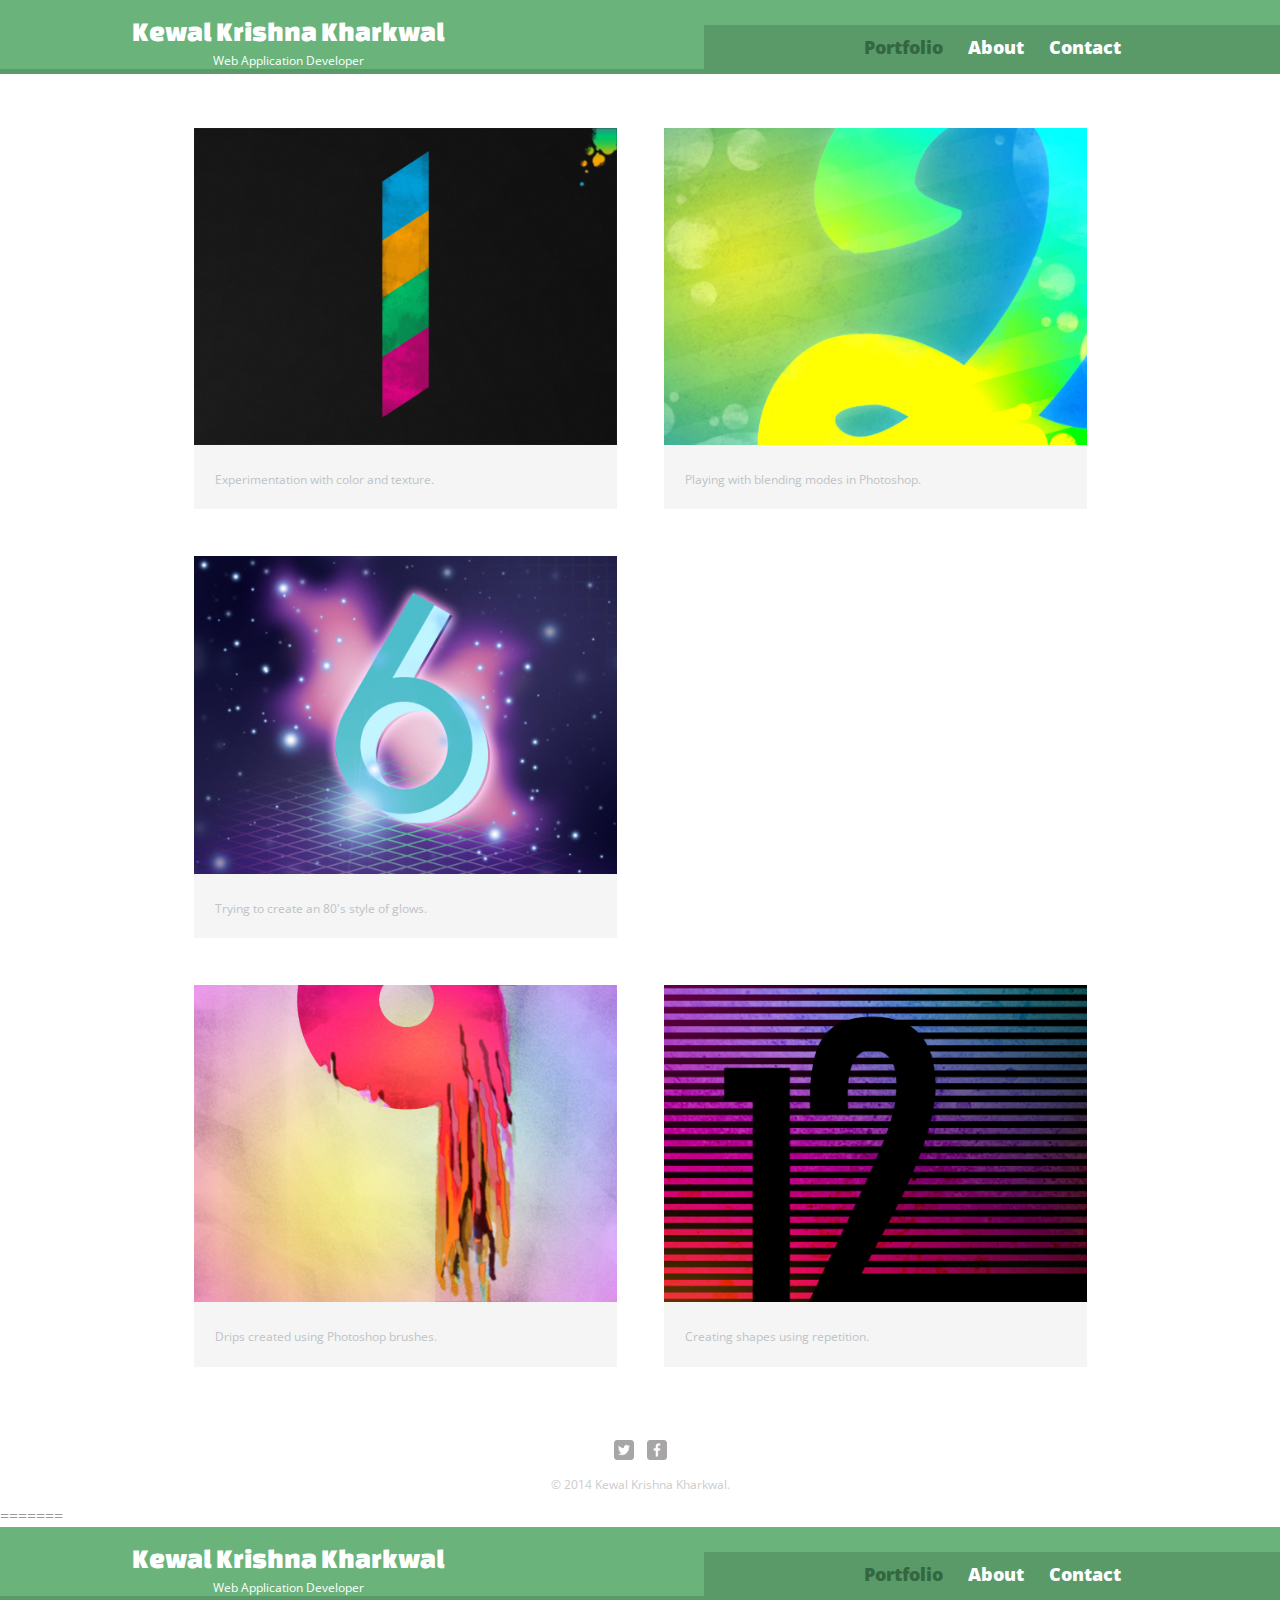
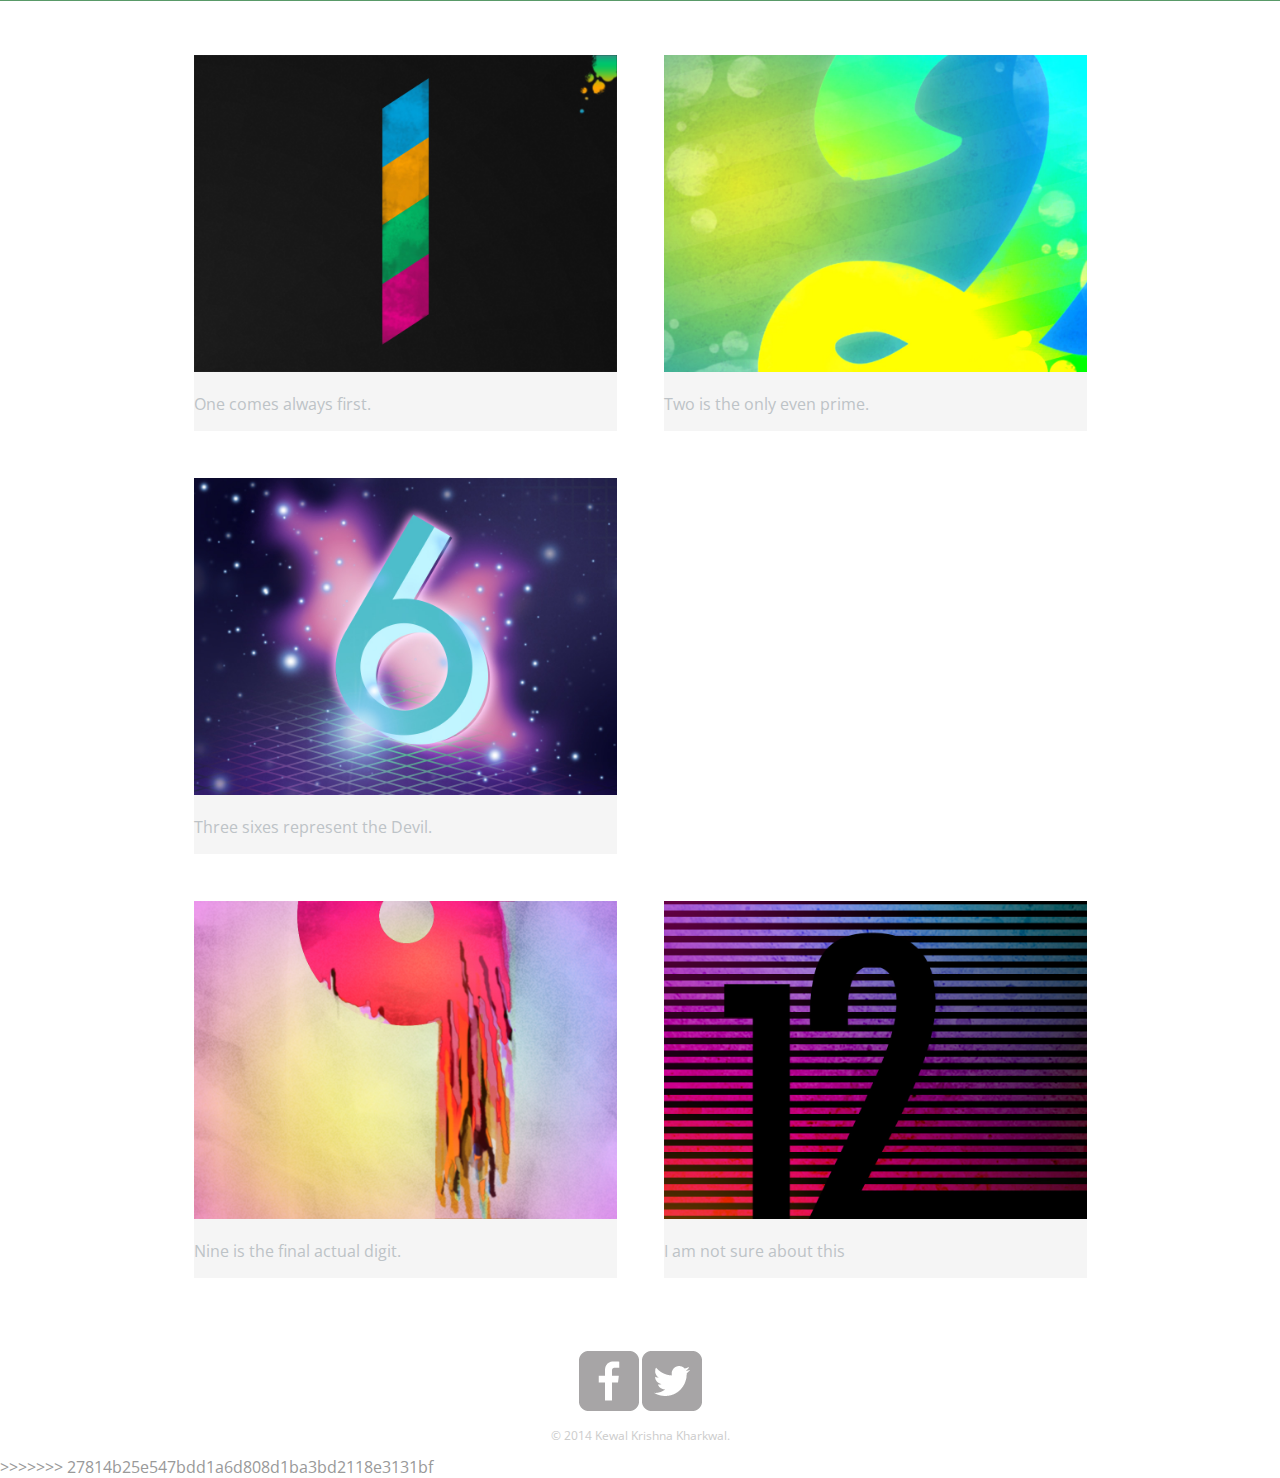
==== index.html @ fbae33be "funny" ====
<!DOCTYPE html>
<html>
  <head>
    <meta charset="utf-8">
    <title>Kewal Krishna Kharkwal | Web Application Developer</title>
    <link rel="stylesheet" href="css/normalize.css">
    <link href='http://fonts.googleapis.com/css?family=Changa+One|Open+Sans:400italic,700italic,400,700,800' rel='stylesheet' type='text/css'>
    <link rel="stylesheet" href="css/main.css">
    <link rel="stylesheet" href="css/responsive.css">
    <meta name="viewport" content="width=device-width, initial-scale=1.0">
  </head>
  <body>
    <header>
      <a href="index.html" id="logo">
        <h1>Kewal Krishna Kharkwal</h1>
        <h2>Web Application Developer</h2>
      </a>
      <nav>
        <ul>
          <li><a href="index.html" class="selected">Portfolio</a></li>
          <li><a href="about.html">About</a></li>
          <li><a href="contact.html">Contact</a></li>
        </ul>
      </nav>
    </header>
    <div id="wrapper">
      <section>
        <ul id="gallery">
          <li>
            <a href="img/numbers-01.jpg">
              <img src="img/numbers-01.jpg" alt="">
              <p>Experimentation with color and texture.</p>
            </a>
          </li>
          <li>
            <a href="img/numbers-02.jpg">
              <img src="img/numbers-02.jpg" alt="">
              <p>Playing with blending modes in Photoshop.</p>
            </a>
          </li>
          <li>
            <a href="img/numbers-06.jpg">
              <img src="img/numbers-06.jpg" alt="">
              <p>Trying to create an 80's style of glows.</p>
            </a>
          </li>
          <li>
            <a href="img/numbers-09.jpg">
              <img src="img/numbers-09.jpg" alt="">
              <p>Drips created using Photoshop brushes.</p>
            </a>
          </li>
          <li>
            <a href="img/numbers-12.jpg">
              <img src="img/numbers-12.jpg" alt="">
              <p>Creating shapes using repetition.</p>
            </a>
          </li>
        </ul>
      </section>
      <footer>
        <a href="http://twitter.com/kewalkris10"><img src="img/twitter-wrap.png" alt="Twitter Logo" class="social-icon"></a>
        <a href="http://facebook.com/kewal.kris"><img src="img/facebook-wrap.png" alt="Facebook Logo" class="social-icon"></a>
        <p>&copy; 2014 Kewal Krishna Kharkwal.</p>
      </footer>
    </div>
  </body>
</html>
=======
<!DOCTYPE html>
<html>
<head>
  <title>Kewal Krishna | Web Developer</title>
  <meta charset="utf-8">
  <link rel="stylesheet" href="css/normalize.css">
  <link href='http://fonts.googleapis.com/css?family=Source+Sans+Pro:400,600,700,900,400italic,600italic,700italic|Open+Sans:400italic,600italic,700italic,400,600,800,700' rel='stylesheet' type='text/css'>
  <link rel="stylesheet" href="css/main.css">  
</head>
<body>
  <header>
    <a href="index.html" id="logo">
      <h1>Kewal Krishna Kharkwal</h1>
      <h2>Web Application Developer</h2>
    </a>
    <nav>
      <ul>
        <li><a href="index.html" class="selected">Portfolio</a></li>
        <li><a href="about.html">About</a></li>
        <li><a href="contact.html">Contact</a></li>
      </ul>
    </nav>
  </header>
  <div id="wrapper">
    <section>
      <ul id="gallery">
          <li>
            <a href="img/numbers-01.jpg"><img src="img/numbers-01.jpg" alt=""></a>
            <p>One comes always first.</p>
          </li>
          <li>
            <a href="img/numbers-02.jpg"><img src="img/numbers-02.jpg" alt=""></a>
            <p>Two is the only even prime.</p>
          </li>
          <li>
            <a href="img/numbers-06.jpg"><img src="img/numbers-06.jpg" alt=""></a>
            <p>Three sixes represent the Devil.</p>
          </li>
          <li>
            <a href="img/numbers-09.jpg"><img src="img/numbers-09.jpg" alt=""></a>
            <p>Nine is the final actual digit.</p>
          </li>
          <li>
            <a href="img/numbers-12.jpg"><img src="img/numbers-12.jpg" alt=""></a>
            <p>I am not sure about this</p>
          </li>
        </ul>
    </section>
    <footer>
      <a href="https://www.facebook.com/kewal.kris"><img src="img/facebook-wrap.png" alt="facebook-account"></a>
        <a href="https://twitter.com/kewalkris10"><img src="img/twitter-wrap.png" alt="twitter-account"></a>
      <p>&copy; 2014 Kewal Krishna Kharkwal.</p>
    </footer>
  </div>
  
  <script>
  (function(i,s,o,g,r,a,m){i['GoogleAnalyticsObject']=r;i[r]=i[r]||function(){
  (i[r].q=i[r].q||[]).push(arguments)},i[r].l=1*new Date();a=s.createElement(o),
  m=s.getElementsByTagName(o)[0];a.async=1;a.src=g;m.parentNode.insertBefore(a,m)
  })(window,document,'script','//www.google-analytics.com/analytics.js','ga');

  ga('create', 'UA-49442734-1', 'astersenpai.github.io');
  ga('send', 'pageview');

</script>
</body>
</html>
>>>>>>> 27814b25e547bdd1a6d808d1ba3bd2118e3131bf
---- css/main.css ----
/**********************************
GENERAL
***********************************/

body {
  font-family: 'Open Sans', sans-serif;
}

#wrapper {
  max-width: 940px;
  margin: 0 auto;
  padding: 0 5%;
}

a {
  text-decoration: none;
}

img {
  max-width: 100%;
}

h3 {
  margin: 0 0 1em 0;
}



/**********************************
HEADING
***********************************/

header {
  float: left;
  margin: 0 0 30px 0;
  padding: 5px 0 0 0;
  width: 100%;
}

#logo {
  text-align: center;
  margin: 0;
}

h1 {
  font-family: 'Changa One', sans-serif;
  margin: 15px 0;
  font-size: 1.75em;
  font-weight: normal;
  line-height: 0.8em;
}

h2 {
  font-size: 0.75em;
  margin: -5px 0 0;
  font-weight: normal;
}



/**********************************
NAVIGATION
***********************************/

nav {
  text-align: center;
  padding: 10px 0;
  margin: 20px 0 0;
}

nav ul {
  list-style: none;
  margin: 0 10px;
  padding: 0;
}

nav li {
  display: inline-block;
}

nav a {
  font-weight: 800;
  padding: 15px 10px;
}



/**********************************
FOOTER
***********************************/

footer {
  font-size: 0.75em;
  text-align: center;
  clear: both;
  padding-top: 50px;
  color: #ccc;
}

.social-icon {
  width: 20px;
  height: 20px;
  margin: 0 5px;
}



/**********************************
PAGE: PORTFOLIO
***********************************/

#gallery {
  margin: 0;
  padding: 0;
  list-style: none;
}

#gallery li {
  float: left;
  width: 45%;
  margin: 2.5%;
  background-color: #f5f5f5;
  color: #bdc3c7;
}

#gallery li a p {
  margin: 0;
  padding: 5%;
  font-size: 0.75em;
  color: #bdc3c7
}



/**********************************
PAGE: ABOUT
***********************************/

.profile-photo {
  display: block;
  max-width: 150px;
  margin: 0 auto 30px;
  border-radius: 100%;
}



/**********************************
PAGE: CONTACT
***********************************/

.contact-info {
  list-style: none;
  padding: 0;
  margin: 0;
  font-size: 0.9em;
}

.contact-info a {
  display: block;
  min-height: 20px;
  background-repeat: no-repeat;
  background-size: 20px 20px;
  padding: 0 0 0 30px;
  margin: 0 0 10px;
}

.contact-info li.phone a {
  background-image: url('../img/phone.png');
}

.contact-info li.mail a {
  background-image: url('../img/mail.png');
}

.contact-info li.twitter a {
  background-image: url('../img/twitter.png');
}



/**********************************
COLORS
***********************************/

/* site body */
body {
  background-color: #fff;
  color: #999;
}

/* green header */
header {
  background: #6ab47b;
  border-color: #599a68;
}

/* nav background on mobile */
nav {
  background: #599a68;
}

/* logo text */
h1, h2 {
  color: #fff;
}

/* links */
a {
  color: #6ab47b;
}

/* nav link */
nav a, nav a:visited {
  color: #fff;
}

/* selected nav link */
nav a.selected, nav a:hover {
  color: #32673f;
}
---- css/responsive.css ----
@media screen and (min-width: 480px) {
  
  /**********************************
  TWO COLUMN LAYOUT
  ***********************************/
  
  #primary {
    width: 50%;
    float: left;
  }
  
  #secondary {
    width: 40%;
    float: right;
  }
  

  
  /**********************************
  PAGE: PORTFOLIO
  ***********************************/
  
  #gallery li {
    width: 28.3333%;
  }
  
  #gallery li:nth-child(4n) {
    clear: left;
  }
  
  /**********************************
  PAGE: ABOUT
  ***********************************/
  
  .profile-photo {
    float: left;
    margin: 0 5% 80px 0;
  }
  
}

@media screen and (min-width: 660px) {

  /**********************************
  HEADER
  ***********************************/

  nav {
    background: none;
    float: right;
    font-size: 1.125em;
    margin-right: 5%;
    text-align: right;
    width: 45%;
  }
  
  #logo {
    float: left;
    margin-left: 5%;
    text-align: left;
    width: 45%;
  }
  
  h1 {
    font-size: 2.5em;
  }
  
  h2 {
    font-size: 0.825em;
    margin-bottom: 20px;
  }
  
  header {
    border-bottom: 5px solid #599a68;
    margin-bottom: 60px;
  }

  
}
---- css/main.css ----
/**********************************
GENERAL
***********************************/

body {
  font-family: 'Open Sans', sans-serif;
}

#wrapper {
  max-width: 940px;
  margin: 0 auto;
  padding: 0 5%;
}

a {
  text-decoration: none;
}

img {
  max-width: 100%;
}

h3 {
  margin: 0 0 1em 0;
}



/**********************************
HEADING
***********************************/

header {
  float: left;
  margin: 0 0 30px 0;
  padding: 5px 0 0 0;
  width: 100%;
}

#logo {
  text-align: center;
  margin: 0;
}

h1 {
  font-family: 'Changa One', sans-serif;
  margin: 15px 0;
  font-size: 1.75em;
  font-weight: normal;
  line-height: 0.8em;
}

h2 {
  font-size: 0.75em;
  margin: -5px 0 0;
  font-weight: normal;
}



/**********************************
NAVIGATION
***********************************/

nav {
  text-align: center;
  padding: 10px 0;
  margin: 20px 0 0;
}

nav ul {
  list-style: none;
  margin: 0 10px;
  padding: 0;
}

nav li {
  display: inline-block;
}

nav a {
  font-weight: 800;
  padding: 15px 10px;
}



/**********************************
FOOTER
***********************************/

footer {
  font-size: 0.75em;
  text-align: center;
  clear: both;
  padding-top: 50px;
  color: #ccc;
}

.social-icon {
  width: 20px;
  height: 20px;
  margin: 0 5px;
}



/**********************************
PAGE: PORTFOLIO
***********************************/

#gallery {
  margin: 0;
  padding: 0;
  list-style: none;
}

#gallery li {
  float: left;
  width: 45%;
  margin: 2.5%;
  background-color: #f5f5f5;
  color: #bdc3c7;
}

#gallery li a p {
  margin: 0;
  padding: 5%;
  font-size: 0.75em;
  color: #bdc3c7
}



/**********************************
PAGE: ABOUT
***********************************/

.profile-photo {
  display: block;
  max-width: 150px;
  margin: 0 auto 30px;
  border-radius: 100%;
}



/**********************************
PAGE: CONTACT
***********************************/

.contact-info {
  list-style: none;
  padding: 0;
  margin: 0;
  font-size: 0.9em;
}

.contact-info a {
  display: block;
  min-height: 20px;
  background-repeat: no-repeat;
  background-size: 20px 20px;
  padding: 0 0 0 30px;
  margin: 0 0 10px;
}

.contact-info li.phone a {
  background-image: url('../img/phone.png');
}

.contact-info li.mail a {
  background-image: url('../img/mail.png');
}

.contact-info li.twitter a {
  background-image: url('../img/twitter.png');
}



/**********************************
COLORS
***********************************/

/* site body */
body {
  background-color: #fff;
  color: #999;
}

/* green header */
header {
  background: #6ab47b;
  border-color: #599a68;
}

/* nav background on mobile */
nav {
  background: #599a68;
}

/* logo text */
h1, h2 {
  color: #fff;
}

/* links */
a {
  color: #6ab47b;
}

/* nav link */
nav a, nav a:visited {
  color: #fff;
}

/* selected nav link */
nav a.selected, nav a:hover {
  color: #32673f;
}
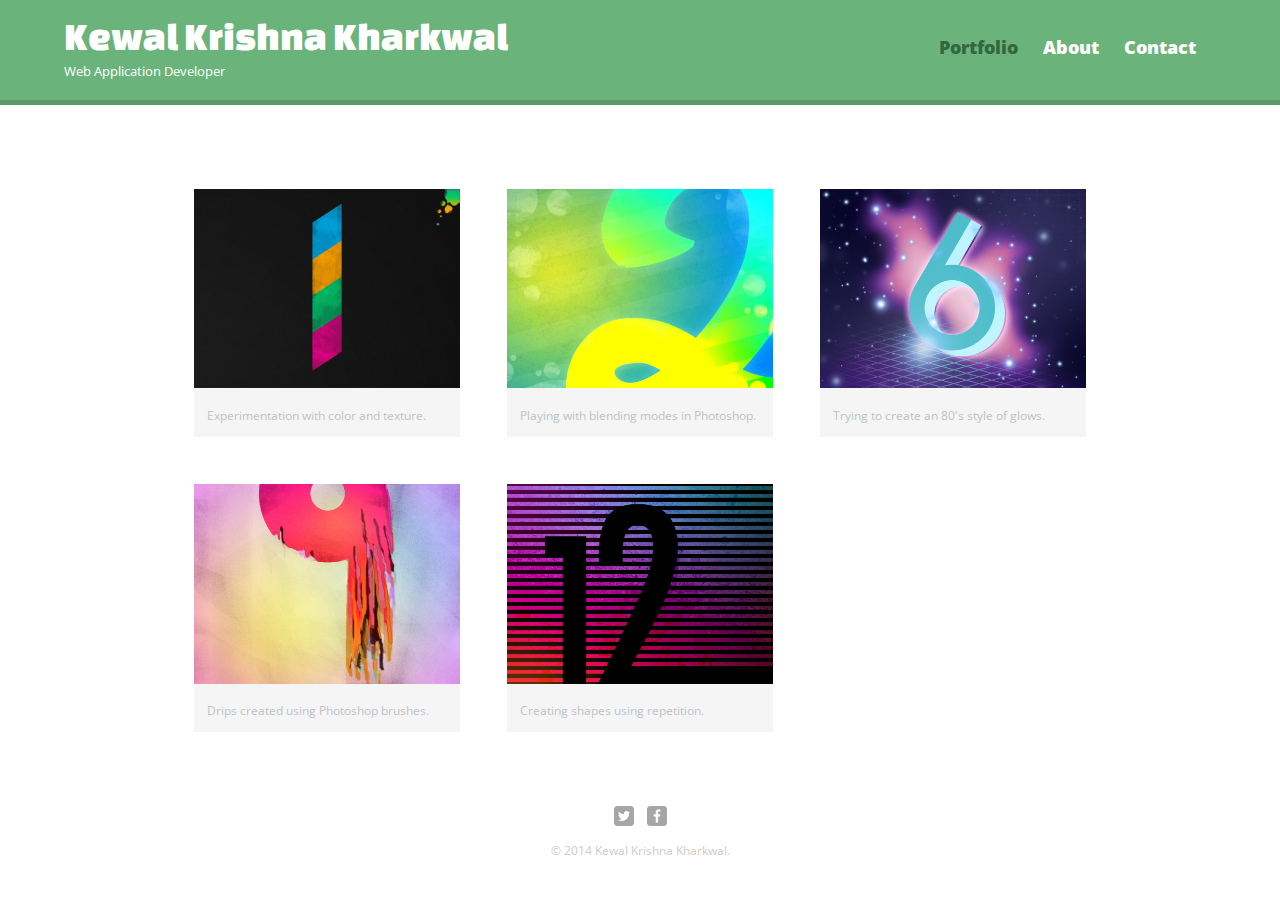
==== commit a7b48cd6: "funny" ====
--- a/index.html
+++ b/index.html
@@ -64,63 +64,7 @@
         <p>&copy; 2014 Kewal Krishna Kharkwal.</p>
       </footer>
     </div>
-  </body>
-</html>
-=======
-<!DOCTYPE html>
-<html>
-<head>
-  <title>Kewal Krishna | Web Developer</title>
-  <meta charset="utf-8">
-  <link rel="stylesheet" href="css/normalize.css">
-  <link href='http://fonts.googleapis.com/css?family=Source+Sans+Pro:400,600,700,900,400italic,600italic,700italic|Open+Sans:400italic,600italic,700italic,400,600,800,700' rel='stylesheet' type='text/css'>
-  <link rel="stylesheet" href="css/main.css">  
-</head>
-<body>
-  <header>
-    <a href="index.html" id="logo">
-      <h1>Kewal Krishna Kharkwal</h1>
-      <h2>Web Application Developer</h2>
-    </a>
-    <nav>
-      <ul>
-        <li><a href="index.html" class="selected">Portfolio</a></li>
-        <li><a href="about.html">About</a></li>
-        <li><a href="contact.html">Contact</a></li>
-      </ul>
-    </nav>
-  </header>
-  <div id="wrapper">
-    <section>
-      <ul id="gallery">
-          <li>
-            <a href="img/numbers-01.jpg"><img src="img/numbers-01.jpg" alt=""></a>
-            <p>One comes always first.</p>
-          </li>
-          <li>
-            <a href="img/numbers-02.jpg"><img src="img/numbers-02.jpg" alt=""></a>
-            <p>Two is the only even prime.</p>
-          </li>
-          <li>
-            <a href="img/numbers-06.jpg"><img src="img/numbers-06.jpg" alt=""></a>
-            <p>Three sixes represent the Devil.</p>
-          </li>
-          <li>
-            <a href="img/numbers-09.jpg"><img src="img/numbers-09.jpg" alt=""></a>
-            <p>Nine is the final actual digit.</p>
-          </li>
-          <li>
-            <a href="img/numbers-12.jpg"><img src="img/numbers-12.jpg" alt=""></a>
-            <p>I am not sure about this</p>
-          </li>
-        </ul>
-    </section>
-    <footer>
-      <a href="https://www.facebook.com/kewal.kris"><img src="img/facebook-wrap.png" alt="facebook-account"></a>
-        <a href="https://twitter.com/kewalkris10"><img src="img/twitter-wrap.png" alt="twitter-account"></a>
-      <p>&copy; 2014 Kewal Krishna Kharkwal.</p>
-    </footer>
-  </div>
+
   
   <script>
   (function(i,s,o,g,r,a,m){i['GoogleAnalyticsObject']=r;i[r]=i[r]||function(){
@@ -134,4 +78,4 @@
 </script>
 </body>
 </html>
->>>>>>> 27814b25e547bdd1a6d808d1ba3bd2118e3131bf
+
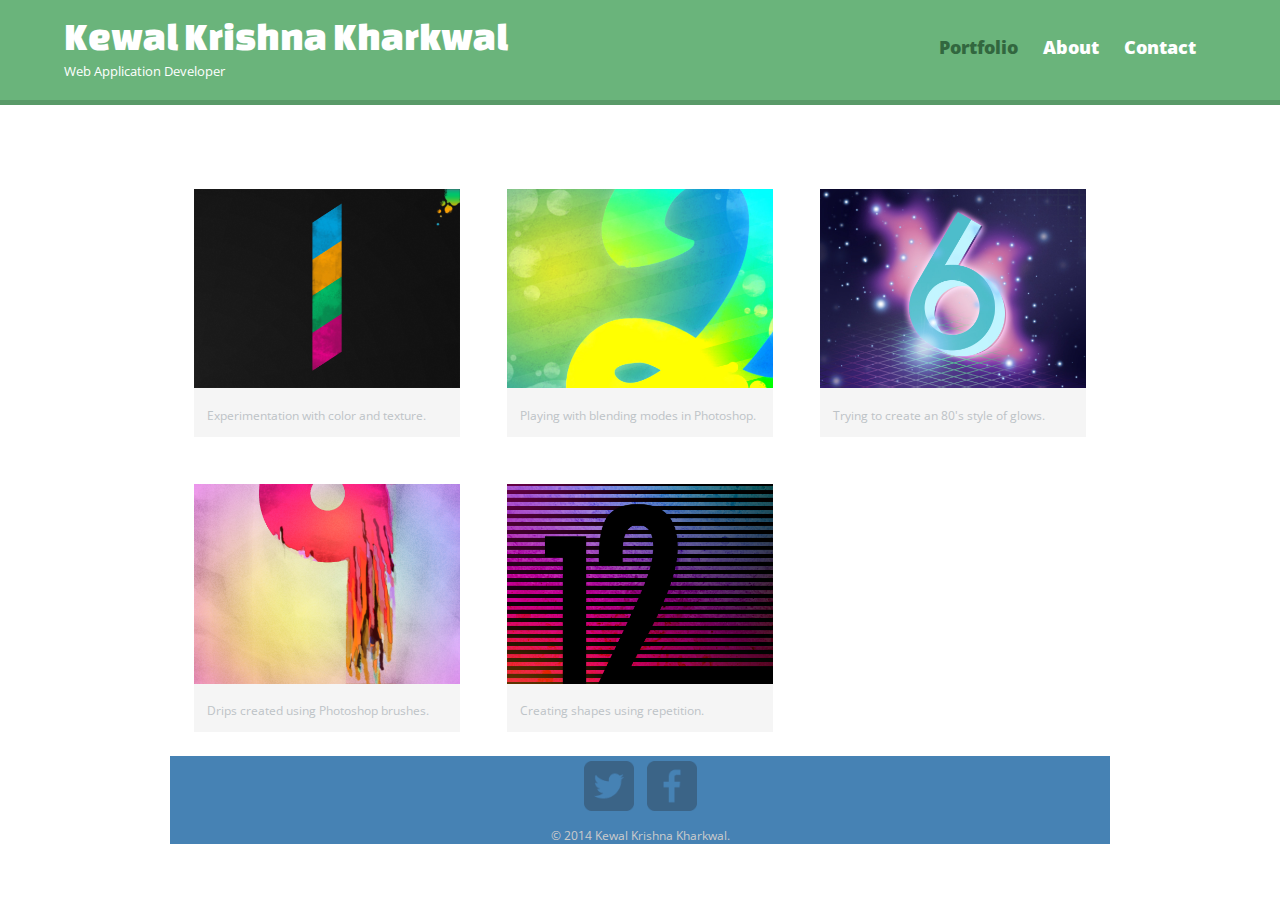
==== commit eeb384b0: "Add footer color" ====
--- a/index.html
+++ b/index.html
@@ -58,12 +58,13 @@
           </li>
         </ul>
       </section>
+
       <footer>
         <a href="http://twitter.com/kewalkris10"><img src="img/twitter-wrap.png" alt="Twitter Logo" class="social-icon"></a>
         <a href="http://facebook.com/kewal.kris"><img src="img/facebook-wrap.png" alt="Facebook Logo" class="social-icon"></a>
         <p>&copy; 2014 Kewal Krishna Kharkwal.</p>
       </footer>
-    </div>
+      </div>
 
   
   <script>
--- a/css/main.css
+++ b/css/main.css
@@ -90,19 +90,25 @@
 ***********************************/
 
 footer {
+  margin: 30px 0;
+  padding: 5px 0 0 0;
+  width: 100%;
   font-size: 0.75em;
   text-align: center;
   clear: both;
-  padding-top: 50px;
   color: #ccc;
 }
 
 .social-icon {
+  opacity: .75;
   width: 20px;
   height: 20px;
-  margin: 0 5px;
-}
-
+  margin: 0 2px;
+}
+
+.social-icon:hover {
+  opacity: 1;
+}
 
 
 /**********************************
@@ -165,6 +171,13 @@
   margin: 0 0 10px;
 }
 
+.contact-info a:hover {
+  transform: scale(1.08,1.1);
+  -webkit-transform: scale(1.08,1.1);
+  -moz-transform: scale(1.08,1.1);
+  -o-transform: scale(1.08,1.1);
+}
+
 .contact-info li.phone a {
   background-image: url('../img/phone.png');
 }
@@ -220,16 +233,20 @@
   color: #32673f;
 }
 
-
-
-
-
-
-
-
-
-
-
-
-
-
+/* footer color */
+footer {
+  background-color: steelblue;
+}
+
+
+
+
+
+
+
+
+
+
+
+
+
--- a/css/responsive.css
+++ b/css/responsive.css
@@ -36,7 +36,6 @@
     float: left;
     margin: 0 5% 80px 0;
   }
-  
 }
 
 @media screen and (min-width: 660px) {
@@ -74,8 +73,11 @@
     border-bottom: 5px solid #599a68;
     margin-bottom: 60px;
   }
-
-  
+  .social-icon {
+    width: 50px;
+    height: 50px;
+    margin: 0 5px;
+}
 }
 
 
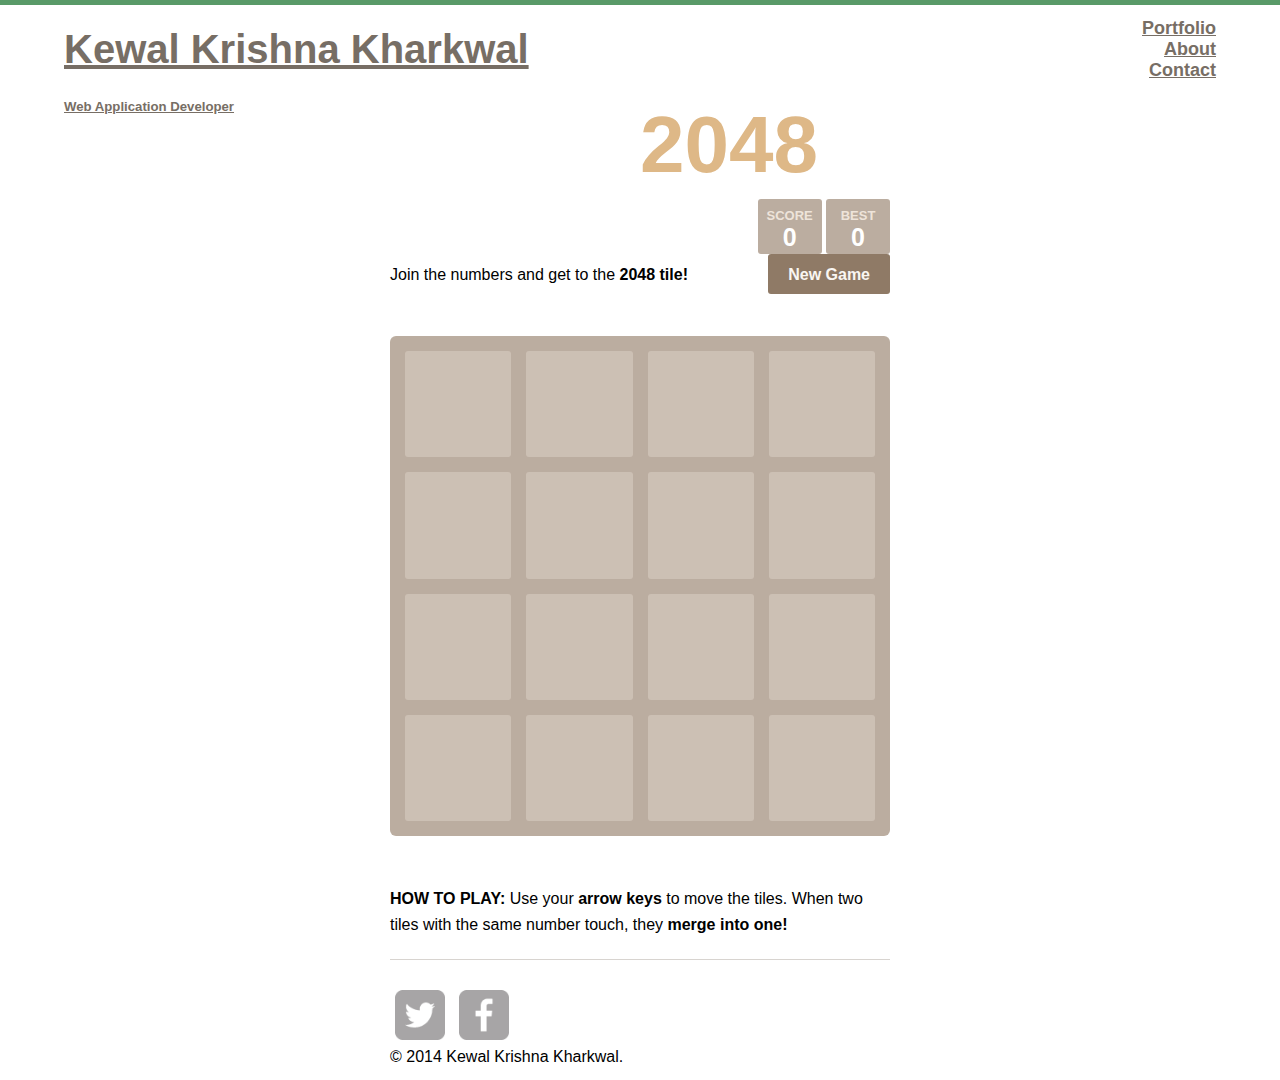
==== commit f061a355: "Add 2048 tile game" ====
--- a/index.html
+++ b/index.html
@@ -6,8 +6,19 @@
     <link rel="stylesheet" href="css/normalize.css">
     <link href='http://fonts.googleapis.com/css?family=Changa+One|Open+Sans:400italic,700italic,400,700,800' rel='stylesheet' type='text/css'>
     <link rel="stylesheet" href="css/main.css">
+    <link rel="stylesheet" href="css/mainpage.css">
     <link rel="stylesheet" href="css/responsive.css">
     <meta name="viewport" content="width=device-width, initial-scale=1.0">
+  <link rel="shortcut icon" href="favicon.ico">
+  <link rel="apple-touch-icon" href="meta/apple-touch-icon.png">
+  <link rel="apple-touch-startup-image" href="meta/apple-touch-startup-image-640x1096.png" media="(device-width: 320px) and (device-height: 568px) and (-webkit-device-pixel-ratio: 2)"> <!-- iPhone 5+ -->
+  <link rel="apple-touch-startup-image" href="meta/apple-touch-startup-image-640x920.png"  media="(device-width: 320px) and (device-height: 480px) and (-webkit-device-pixel-ratio: 2)"> <!-- iPhone, retina -->
+  <meta name="apple-mobile-web-app-capable" content="yes">
+  <meta name="apple-mobile-web-app-status-bar-style" content="black">
+
+  <meta name="HandheldFriendly" content="True">
+  <meta name="MobileOptimized" content="320">
+  <meta name="viewport" content="width=device-width, target-densitydpi=160dpi, initial-scale=1.0, maximum-scale=1, user-scalable=no, minimal-ui">
   </head>
   <body>
     <header>
@@ -23,50 +34,84 @@
         </ul>
       </nav>
     </header>
-    <div id="wrapper">
-      <section>
-        <ul id="gallery">
-          <li>
-            <a href="img/numbers-01.jpg">
-              <img src="img/numbers-01.jpg" alt="">
-              <p>Experimentation with color and texture.</p>
-            </a>
-          </li>
-          <li>
-            <a href="img/numbers-02.jpg">
-              <img src="img/numbers-02.jpg" alt="">
-              <p>Playing with blending modes in Photoshop.</p>
-            </a>
-          </li>
-          <li>
-            <a href="img/numbers-06.jpg">
-              <img src="img/numbers-06.jpg" alt="">
-              <p>Trying to create an 80's style of glows.</p>
-            </a>
-          </li>
-          <li>
-            <a href="img/numbers-09.jpg">
-              <img src="img/numbers-09.jpg" alt="">
-              <p>Drips created using Photoshop brushes.</p>
-            </a>
-          </li>
-          <li>
-            <a href="img/numbers-12.jpg">
-              <img src="img/numbers-12.jpg" alt="">
-              <p>Creating shapes using repetition.</p>
-            </a>
-          </li>
-        </ul>
-      </section>
+    
+    <div class="container">
+    <div class="heading">
+      <h1 class="title">2048</h1>
+      <div class="scores-container">
+        <div class="score-container">0</div>
+        <div class="best-container">0</div>
+      </div>
+    </div>
 
+    <div class="above-game">
+      <p class="game-intro">Join the numbers and get to the <strong>2048 tile!</strong></p>
+      <a class="restart-button">New Game</a>
+    </div>
+
+    <div class="game-container">
+      <div class="game-message">
+        <p></p>
+        <div class="lower">
+	        <a class="keep-playing-button">Keep going</a>
+          <a class="retry-button">Try again</a>
+        </div>
+      </div>
+
+      <div class="grid-container">
+        <div class="grid-row">
+          <div class="grid-cell"></div>
+          <div class="grid-cell"></div>
+          <div class="grid-cell"></div>
+          <div class="grid-cell"></div>
+        </div>
+        <div class="grid-row">
+          <div class="grid-cell"></div>
+          <div class="grid-cell"></div>
+          <div class="grid-cell"></div>
+          <div class="grid-cell"></div>
+        </div>
+        <div class="grid-row">
+          <div class="grid-cell"></div>
+          <div class="grid-cell"></div>
+          <div class="grid-cell"></div>
+          <div class="grid-cell"></div>
+        </div>
+        <div class="grid-row">
+          <div class="grid-cell"></div>
+          <div class="grid-cell"></div>
+          <div class="grid-cell"></div>
+          <div class="grid-cell"></div>
+        </div>
+      </div>
+
+      <div class="tile-container">
+
+      </div>
+    </div>
+
+    <p class="game-explanation">
+      <strong class="important">How to play:</strong> Use your <strong>arrow keys</strong> to move the tiles. When two tiles with the same number touch, they <strong>merge into one!</strong>
+    </p>
+    <hr>
+    
       <footer>
         <a href="http://twitter.com/kewalkris10"><img src="img/twitter-wrap.png" alt="Twitter Logo" class="social-icon"></a>
         <a href="http://facebook.com/kewal.kris"><img src="img/facebook-wrap.png" alt="Facebook Logo" class="social-icon"></a>
         <p>&copy; 2014 Kewal Krishna Kharkwal.</p>
       </footer>
-      </div>
+    </div>
 
-  
+  <script src="js/bind_polyfill.js"></script>
+  <script src="js/classlist_polyfill.js"></script>
+  <script src="js/animframe_polyfill.js"></script>
+  <script src="js/keyboard_input_manager.js"></script>
+  <script src="js/html_actuator.js"></script>
+  <script src="js/grid.js"></script>
+  <script src="js/tile.js"></script>
+  <script src="js/local_storage_manager.js"></script>
+  <script src="js/game_manager.js"></script>
+  <script src="js/application.js"></script>
   <script>
   (function(i,s,o,g,r,a,m){i['GoogleAnalyticsObject']=r;i[r]=i[r]||function(){
   (i[r].q=i[r].q||[]).push(arguments)},i[r].l=1*new Date();a=s.createElement(o),
@@ -80,3 +125,19 @@
 </body>
 </html>
 
+
+<!DOCTYPE html>
+<html>
+<head>
+  <meta charset="utf-8">
+  <title>2048</title>
+
+  
+</head>
+<body>
+  
+
+  
+</body>
+</html>
+
--- a/css/main.css
+++ b/css/main.css
@@ -1,252 +1,702 @@
-/**********************************
-GENERAL
-***********************************/
-
-body {
-  font-family: 'Open Sans', sans-serif;
-}
-
-#wrapper {
-  max-width: 940px;
-  margin: 0 auto;
-  padding: 0 5%;
-}
+@import url(fonts/clear-sans.css);
+
+.heading:after {
+  content: "";
+  display: block;
+  clear: both; }
+
+h1.title {
+  color: burlywood;
+  font-size: 80px;
+  font-weight: bold;
+  margin: 0;
+  display: block;
+  float: left; }
+
+@-webkit-keyframes move-up {
+  0% {
+    top: 25px;
+    opacity: 1; }
+
+  100% {
+    top: -50px;
+    opacity: 0; } }
+@-moz-keyframes move-up {
+  0% {
+    top: 25px;
+    opacity: 1; }
+
+  100% {
+    top: -50px;
+    opacity: 0; } }
+@keyframes move-up {
+  0% {
+    top: 25px;
+    opacity: 1; }
+
+  100% {
+    top: -50px;
+    opacity: 0; } }
+.scores-container {
+  float: right;
+  text-align: right; }
+
+.score-container, .best-container {
+  position: relative;
+  display: inline-block;
+  background: #bbada0;
+  padding: 15px 25px;
+  font-size: 25px;
+  height: 25px;
+  line-height: 47px;
+  font-weight: bold;
+  border-radius: 3px;
+  color: white;
+  margin-top: 8px;
+  text-align: center; }
+  .score-container:after, .best-container:after {
+    position: absolute;
+    width: 100%;
+    top: 10px;
+    left: 0;
+    text-transform: uppercase;
+    font-size: 13px;
+    line-height: 13px;
+    text-align: center;
+    color: #eee4da; }
+  .score-container .score-addition, .best-container .score-addition {
+    position: absolute;
+    right: 30px;
+    color: red;
+    font-size: 25px;
+    line-height: 25px;
+    font-weight: bold;
+    color: rgba(119, 110, 101, 0.9);
+    z-index: 100;
+    -webkit-animation: move-up 600ms ease-in;
+    -moz-animation: move-up 600ms ease-in;
+    animation: move-up 600ms ease-in;
+    -webkit-animation-fill-mode: both;
+    -moz-animation-fill-mode: both;
+    animation-fill-mode: both; }
+
+.score-container:after {
+  content: "Score"; }
+
+.best-container:after {
+  content: "Best"; }
+
+p {
+  margin-top: 0;
+  margin-bottom: 10px;
+  line-height: 1.65; }
 
 a {
+  color: #776e65;
+  font-weight: bold;
+  text-decoration: underline;
+  cursor: pointer; }
+
+strong.important {
+  text-transform: uppercase; }
+
+hr {
+  border: none;
+  border-bottom: 1px solid #d8d4d0;
+  margin-top: 20px;
+  margin-bottom: 30px; }
+
+.container {
+  width: 500px;
+  margin: 0 auto; }
+
+@-webkit-keyframes fade-in {
+  0% {
+    opacity: 0; }
+
+  100% {
+    opacity: 1; } }
+@-moz-keyframes fade-in {
+  0% {
+    opacity: 0; }
+
+  100% {
+    opacity: 1; } }
+@keyframes fade-in {
+  0% {
+    opacity: 0; }
+
+  100% {
+    opacity: 1; } }
+.game-container {
+  margin-top: 40px;
+  position: relative;
+  padding: 15px;
+  cursor: default;
+  -webkit-touch-callout: none;
+  -ms-touch-callout: none;
+  -webkit-user-select: none;
+  -moz-user-select: none;
+  -ms-user-select: none;
+  -ms-touch-action: none;
+  touch-action: none;
+  background: #bbada0;
+  border-radius: 6px;
+  width: 500px;
+  height: 500px;
+  -webkit-box-sizing: border-box;
+  -moz-box-sizing: border-box;
+  box-sizing: border-box; }
+  .game-container .game-message {
+    display: none;
+    position: absolute;
+    top: 0;
+    right: 0;
+    bottom: 0;
+    left: 0;
+    background: rgba(238, 228, 218, 0.5);
+    z-index: 100;
+    text-align: center;
+    -webkit-animation: fade-in 800ms ease 1200ms;
+    -moz-animation: fade-in 800ms ease 1200ms;
+    animation: fade-in 800ms ease 1200ms;
+    -webkit-animation-fill-mode: both;
+    -moz-animation-fill-mode: both;
+    animation-fill-mode: both; }
+    .game-container .game-message p {
+      font-size: 60px;
+      font-weight: bold;
+      height: 60px;
+      line-height: 60px;
+      margin-top: 222px; }
+    .game-container .game-message .lower {
+      display: block;
+      margin-top: 59px; }
+    .game-container .game-message a {
+      display: inline-block;
+      background: #8f7a66;
+      border-radius: 3px;
+      padding: 0 20px;
+      text-decoration: none;
+      color: #f9f6f2;
+      height: 40px;
+      line-height: 42px;
+      margin-left: 9px; }
+      .game-container .game-message a.keep-playing-button {
+        display: none; }
+    .game-container .game-message.game-won {
+      background: rgba(237, 194, 46, 0.5);
+      color: #f9f6f2; }
+      .game-container .game-message.game-won a.keep-playing-button {
+        display: inline-block; }
+    .game-container .game-message.game-won, .game-container .game-message.game-over {
+      display: block; }
+
+.grid-container {
+  position: absolute;
+  z-index: 1; }
+
+.grid-row {
+  margin-bottom: 15px; }
+  .grid-row:last-child {
+    margin-bottom: 0; }
+  .grid-row:after {
+    content: "";
+    display: block;
+    clear: both; }
+
+.grid-cell {
+  width: 106.25px;
+  height: 106.25px;
+  margin-right: 15px;
+  float: left;
+  border-radius: 3px;
+  background: rgba(238, 228, 218, 0.35); }
+  .grid-cell:last-child {
+    margin-right: 0; }
+
+.tile-container {
+  position: absolute;
+  z-index: 2; }
+
+.tile, .tile .tile-inner {
+  width: 107px;
+  height: 107px;
+  line-height: 116.25px; }
+.tile.tile-position-1-1 {
+  -webkit-transform: translate(0px, 0px);
+  -moz-transform: translate(0px, 0px);
+  transform: translate(0px, 0px); }
+.tile.tile-position-1-2 {
+  -webkit-transform: translate(0px, 121px);
+  -moz-transform: translate(0px, 121px);
+  transform: translate(0px, 121px); }
+.tile.tile-position-1-3 {
+  -webkit-transform: translate(0px, 242px);
+  -moz-transform: translate(0px, 242px);
+  transform: translate(0px, 242px); }
+.tile.tile-position-1-4 {
+  -webkit-transform: translate(0px, 363px);
+  -moz-transform: translate(0px, 363px);
+  transform: translate(0px, 363px); }
+.tile.tile-position-2-1 {
+  -webkit-transform: translate(121px, 0px);
+  -moz-transform: translate(121px, 0px);
+  transform: translate(121px, 0px); }
+.tile.tile-position-2-2 {
+  -webkit-transform: translate(121px, 121px);
+  -moz-transform: translate(121px, 121px);
+  transform: translate(121px, 121px); }
+.tile.tile-position-2-3 {
+  -webkit-transform: translate(121px, 242px);
+  -moz-transform: translate(121px, 242px);
+  transform: translate(121px, 242px); }
+.tile.tile-position-2-4 {
+  -webkit-transform: translate(121px, 363px);
+  -moz-transform: translate(121px, 363px);
+  transform: translate(121px, 363px); }
+.tile.tile-position-3-1 {
+  -webkit-transform: translate(242px, 0px);
+  -moz-transform: translate(242px, 0px);
+  transform: translate(242px, 0px); }
+.tile.tile-position-3-2 {
+  -webkit-transform: translate(242px, 121px);
+  -moz-transform: translate(242px, 121px);
+  transform: translate(242px, 121px); }
+.tile.tile-position-3-3 {
+  -webkit-transform: translate(242px, 242px);
+  -moz-transform: translate(242px, 242px);
+  transform: translate(242px, 242px); }
+.tile.tile-position-3-4 {
+  -webkit-transform: translate(242px, 363px);
+  -moz-transform: translate(242px, 363px);
+  transform: translate(242px, 363px); }
+.tile.tile-position-4-1 {
+  -webkit-transform: translate(363px, 0px);
+  -moz-transform: translate(363px, 0px);
+  transform: translate(363px, 0px); }
+.tile.tile-position-4-2 {
+  -webkit-transform: translate(363px, 121px);
+  -moz-transform: translate(363px, 121px);
+  transform: translate(363px, 121px); }
+.tile.tile-position-4-3 {
+  -webkit-transform: translate(363px, 242px);
+  -moz-transform: translate(363px, 242px);
+  transform: translate(363px, 242px); }
+.tile.tile-position-4-4 {
+  -webkit-transform: translate(363px, 363px);
+  -moz-transform: translate(363px, 363px);
+  transform: translate(363px, 363px); }
+
+.tile {
+  position: absolute;
+  -webkit-transition: 100ms ease-in-out;
+  -moz-transition: 100ms ease-in-out;
+  transition: 100ms ease-in-out;
+  -webkit-transition-property: -webkit-transform;
+  -moz-transition-property: -moz-transform;
+  transition-property: transform; }
+  .tile .tile-inner {
+    border-radius: 3px;
+    background: #eee4da;
+    text-align: center;
+    font-weight: bold;
+    z-index: 10;
+    font-size: 55px; }
+  .tile.tile-2 .tile-inner {
+    background: #eee4da;
+    box-shadow: 0 0 30px 10px rgba(243, 215, 116, 0), inset 0 0 0 1px rgba(255, 255, 255, 0); }
+  .tile.tile-4 .tile-inner {
+    background: #ede0c8;
+    box-shadow: 0 0 30px 10px rgba(243, 215, 116, 0), inset 0 0 0 1px rgba(255, 255, 255, 0); }
+  .tile.tile-8 .tile-inner {
+    color: #f9f6f2;
+    background: #f2b179; }
+  .tile.tile-16 .tile-inner {
+    color: #f9f6f2;
+    background: #f59563; }
+  .tile.tile-32 .tile-inner {
+    color: #f9f6f2;
+    background: #f67c5f; }
+  .tile.tile-64 .tile-inner {
+    color: #f9f6f2;
+    background: #f65e3b; }
+  .tile.tile-128 .tile-inner {
+    color: #f9f6f2;
+    background: #edcf72;
+    box-shadow: 0 0 30px 10px rgba(243, 215, 116, 0.2381), inset 0 0 0 1px rgba(255, 255, 255, 0.14286);
+    font-size: 45px; }
+    @media screen and (max-width: 520px) {
+      .tile.tile-128 .tile-inner {
+        font-size: 25px; } }
+  .tile.tile-256 .tile-inner {
+    color: #f9f6f2;
+    background: #edcc61;
+    box-shadow: 0 0 30px 10px rgba(243, 215, 116, 0.31746), inset 0 0 0 1px rgba(255, 255, 255, 0.19048);
+    font-size: 45px; }
+    @media screen and (max-width: 520px) {
+      .tile.tile-256 .tile-inner {
+        font-size: 25px; } }
+  .tile.tile-512 .tile-inner {
+    color: #f9f6f2;
+    background: #edc850;
+    box-shadow: 0 0 30px 10px rgba(243, 215, 116, 0.39683), inset 0 0 0 1px rgba(255, 255, 255, 0.2381);
+    font-size: 45px; }
+    @media screen and (max-width: 520px) {
+      .tile.tile-512 .tile-inner {
+        font-size: 25px; } }
+  .tile.tile-1024 .tile-inner {
+    color: #f9f6f2;
+    background: #edc53f;
+    box-shadow: 0 0 30px 10px rgba(243, 215, 116, 0.47619), inset 0 0 0 1px rgba(255, 255, 255, 0.28571);
+    font-size: 35px; }
+    @media screen and (max-width: 520px) {
+      .tile.tile-1024 .tile-inner {
+        font-size: 15px; } }
+  .tile.tile-2048 .tile-inner {
+    color: #f9f6f2;
+    background: #edc22e;
+    box-shadow: 0 0 30px 10px rgba(243, 215, 116, 0.55556), inset 0 0 0 1px rgba(255, 255, 255, 0.33333);
+    font-size: 35px; }
+    @media screen and (max-width: 520px) {
+      .tile.tile-2048 .tile-inner {
+        font-size: 15px; } }
+  .tile.tile-super .tile-inner {
+    color: #f9f6f2;
+    background: #3c3a32;
+    font-size: 30px; }
+    @media screen and (max-width: 520px) {
+      .tile.tile-super .tile-inner {
+        font-size: 10px; } }
+
+@-webkit-keyframes appear {
+  0% {
+    opacity: 0;
+    -webkit-transform: scale(0);
+    -moz-transform: scale(0);
+    transform: scale(0); }
+
+  100% {
+    opacity: 1;
+    -webkit-transform: scale(1);
+    -moz-transform: scale(1);
+    transform: scale(1); } }
+@-moz-keyframes appear {
+  0% {
+    opacity: 0;
+    -webkit-transform: scale(0);
+    -moz-transform: scale(0);
+    transform: scale(0); }
+
+  100% {
+    opacity: 1;
+    -webkit-transform: scale(1);
+    -moz-transform: scale(1);
+    transform: scale(1); } }
+@keyframes appear {
+  0% {
+    opacity: 0;
+    -webkit-transform: scale(0);
+    -moz-transform: scale(0);
+    transform: scale(0); }
+
+  100% {
+    opacity: 1;
+    -webkit-transform: scale(1);
+    -moz-transform: scale(1);
+    transform: scale(1); } }
+.tile-new .tile-inner {
+  -webkit-animation: appear 200ms ease 100ms;
+  -moz-animation: appear 200ms ease 100ms;
+  animation: appear 200ms ease 100ms;
+  -webkit-animation-fill-mode: backwards;
+  -moz-animation-fill-mode: backwards;
+  animation-fill-mode: backwards; }
+
+@-webkit-keyframes pop {
+  0% {
+    -webkit-transform: scale(0);
+    -moz-transform: scale(0);
+    transform: scale(0); }
+
+  50% {
+    -webkit-transform: scale(1.2);
+    -moz-transform: scale(1.2);
+    transform: scale(1.2); }
+
+  100% {
+    -webkit-transform: scale(1);
+    -moz-transform: scale(1);
+    transform: scale(1); } }
+@-moz-keyframes pop {
+  0% {
+    -webkit-transform: scale(0);
+    -moz-transform: scale(0);
+    transform: scale(0); }
+
+  50% {
+    -webkit-transform: scale(1.2);
+    -moz-transform: scale(1.2);
+    transform: scale(1.2); }
+
+  100% {
+    -webkit-transform: scale(1);
+    -moz-transform: scale(1);
+    transform: scale(1); } }
+@keyframes pop {
+  0% {
+    -webkit-transform: scale(0);
+    -moz-transform: scale(0);
+    transform: scale(0); }
+
+  50% {
+    -webkit-transform: scale(1.2);
+    -moz-transform: scale(1.2);
+    transform: scale(1.2); }
+
+  100% {
+    -webkit-transform: scale(1);
+    -moz-transform: scale(1);
+    transform: scale(1); } }
+.tile-merged .tile-inner {
+  z-index: 20;
+  -webkit-animation: pop 200ms ease 100ms;
+  -moz-animation: pop 200ms ease 100ms;
+  animation: pop 200ms ease 100ms;
+  -webkit-animation-fill-mode: backwards;
+  -moz-animation-fill-mode: backwards;
+  animation-fill-mode: backwards; }
+
+.above-game:after {
+  content: "";
+  display: block;
+  clear: both; }
+
+.game-intro {
+  float: left;
+  line-height: 42px;
+  margin-bottom: 0; }
+
+.restart-button {
+  display: inline-block;
+  background: #8f7a66;
+  border-radius: 3px;
+  padding: 0 20px;
   text-decoration: none;
-}
-
-img {
-  max-width: 100%;
-}
-
-h3 {
-  margin: 0 0 1em 0;
-}
-
-
-
-/**********************************
-HEADING
-***********************************/
-
-header {
-  float: left;
-  margin: 0 0 30px 0;
-  padding: 5px 0 0 0;
-  width: 100%;
-}
-
-#logo {
+  color: #f9f6f2;
+  height: 40px;
+  line-height: 42px;
+  display: block;
   text-align: center;
-  margin: 0;
-}
-
-h1 {
-  font-family: 'Changa One', sans-serif;
-  margin: 15px 0;
-  font-size: 1.75em;
-  font-weight: normal;
-  line-height: 0.8em;
-}
-
-h2 {
-  font-size: 0.75em;
-  margin: -5px 0 0;
-  font-weight: normal;
-}
-
-
-
-/**********************************
-NAVIGATION
-***********************************/
-
-nav {
-  text-align: center;
-  padding: 10px 0;
-  margin: 20px 0 0;
-}
-
-nav ul {
-  list-style: none;
-  margin: 0 10px;
-  padding: 0;
-}
-
-nav li {
-  display: inline-block;
-}
-
-nav a {
-  font-weight: 800;
-  padding: 15px 10px;
-}
-
-
-
-/**********************************
-FOOTER
-***********************************/
-
-footer {
-  margin: 30px 0;
-  padding: 5px 0 0 0;
-  width: 100%;
-  font-size: 0.75em;
-  text-align: center;
-  clear: both;
-  color: #ccc;
-}
-
-.social-icon {
-  opacity: .75;
-  width: 20px;
-  height: 20px;
-  margin: 0 2px;
-}
-
-.social-icon:hover {
-  opacity: 1;
-}
-
-
-/**********************************
-PAGE: PORTFOLIO
-***********************************/
-
-#gallery {
-  margin: 0;
-  padding: 0;
-  list-style: none;
-}
-
-#gallery li {
-  float: left;
-  width: 45%;
-  margin: 2.5%;
-  background-color: #f5f5f5;
-  color: #bdc3c7;
-}
-
-#gallery li a p {
-  margin: 0;
-  padding: 5%;
-  font-size: 0.75em;
-  color: #bdc3c7
-}
-
-
-
-/**********************************
-PAGE: ABOUT
-***********************************/
-
-.profile-photo {
-  display: block;
-  max-width: 150px;
-  margin: 0 auto 30px;
-  border-radius: 100%;
-}
-
-
-
-/**********************************
-PAGE: CONTACT
-***********************************/
-
-.contact-info {
-  list-style: none;
-  padding: 0;
-  margin: 0;
-  font-size: 0.9em;
-}
-
-.contact-info a {
-  display: block;
-  min-height: 20px;
-  background-repeat: no-repeat;
-  background-size: 20px 20px;
-  padding: 0 0 0 30px;
-  margin: 0 0 10px;
-}
-
-.contact-info a:hover {
-  transform: scale(1.08,1.1);
-  -webkit-transform: scale(1.08,1.1);
-  -moz-transform: scale(1.08,1.1);
-  -o-transform: scale(1.08,1.1);
-}
-
-.contact-info li.phone a {
-  background-image: url('../img/phone.png');
-}
-
-.contact-info li.mail a {
-  background-image: url('../img/mail.png');
-}
-
-.contact-info li.twitter a {
-  background-image: url('../img/twitter.png');
-}
-
-
-
-/**********************************
-COLORS
-***********************************/
-
-/* site body */
-body {
-  background-color: #fff;
-  color: #999;
-}
-
-/* green header */
-header {
-  background: #6ab47b;
-  border-color: #599a68;
-}
-
-/* nav background on mobile */
-nav {
-  background: #599a68;
-}
-
-/* logo text */
-h1, h2 {
-  color: #fff;
-}
-
-/* links */
-a {
-  color: #6ab47b;
-}
-
-/* nav link */
-nav a, nav a:visited {
-  color: #fff;
-}
-
-/* selected nav link */
-nav a.selected, nav a:hover {
-  color: #32673f;
-}
-
-/* footer color */
-footer {
-  background-color: steelblue;
-}
-
-
-
-
-
-
-
-
-
-
-
-
-
+  float: right; }
+
+.game-explanation {
+  margin-top: 50px; }
+
+@media screen and (max-width: 520px) {
+  html, body {
+    font-size: 15px; }
+
+  body {
+    margin: 20px 0;
+    padding: 0 20px; }
+
+  h1.title {
+    font-size: 27px;
+    margin-top: 15px; }
+
+  .container {
+    width: 280px;
+    margin: 0 auto; }
+
+  .score-container, .best-container {
+    margin-top: 0;
+    padding: 15px 10px;
+    min-width: 40px; }
+
+  .heading {
+    margin-bottom: 10px; }
+
+  .game-intro {
+    width: 55%;
+    display: block;
+    box-sizing: border-box;
+    line-height: 1.65; }
+
+  .restart-button {
+    width: 42%;
+    padding: 0;
+    display: block;
+    box-sizing: border-box;
+    margin-top: 2px; }
+
+  .game-container {
+    margin-top: 17px;
+    position: relative;
+    padding: 10px;
+    cursor: default;
+    -webkit-touch-callout: none;
+    -ms-touch-callout: none;
+    -webkit-user-select: none;
+    -moz-user-select: none;
+    -ms-user-select: none;
+    -ms-touch-action: none;
+    touch-action: none;
+    background: #bbada0;
+    border-radius: 6px;
+    width: 280px;
+    height: 280px;
+    -webkit-box-sizing: border-box;
+    -moz-box-sizing: border-box;
+    box-sizing: border-box; }
+    .game-container .game-message {
+      display: none;
+      position: absolute;
+      top: 0;
+      right: 0;
+      bottom: 0;
+      left: 0;
+      background: rgba(238, 228, 218, 0.5);
+      z-index: 100;
+      text-align: center;
+      -webkit-animation: fade-in 800ms ease 1200ms;
+      -moz-animation: fade-in 800ms ease 1200ms;
+      animation: fade-in 800ms ease 1200ms;
+      -webkit-animation-fill-mode: both;
+      -moz-animation-fill-mode: both;
+      animation-fill-mode: both; }
+      .game-container .game-message p {
+        font-size: 60px;
+        font-weight: bold;
+        height: 60px;
+        line-height: 60px;
+        margin-top: 222px; }
+      .game-container .game-message .lower {
+        display: block;
+        margin-top: 59px; }
+      .game-container .game-message a {
+        display: inline-block;
+        background: #8f7a66;
+        border-radius: 3px;
+        padding: 0 20px;
+        text-decoration: none;
+        color: #f9f6f2;
+        height: 40px;
+        line-height: 42px;
+        margin-left: 9px; }
+        .game-container .game-message a.keep-playing-button {
+          display: none; }
+      .game-container .game-message.game-won {
+        background: rgba(237, 194, 46, 0.5);
+        color: #f9f6f2; }
+        .game-container .game-message.game-won a.keep-playing-button {
+          display: inline-block; }
+      .game-container .game-message.game-won, .game-container .game-message.game-over {
+        display: block; }
+
+  .grid-container {
+    position: absolute;
+    z-index: 1; }
+
+  .grid-row {
+    margin-bottom: 10px; }
+    .grid-row:last-child {
+      margin-bottom: 0; }
+    .grid-row:after {
+      content: "";
+      display: block;
+      clear: both; }
+
+  .grid-cell {
+    width: 57.5px;
+    height: 57.5px;
+    margin-right: 10px;
+    float: left;
+    border-radius: 3px;
+    background: rgba(238, 228, 218, 0.35); }
+    .grid-cell:last-child {
+      margin-right: 0; }
+
+  .tile-container {
+    position: absolute;
+    z-index: 2; }
+
+  .tile, .tile .tile-inner {
+    width: 58px;
+    height: 58px;
+    line-height: 67.5px; }
+  .tile.tile-position-1-1 {
+    -webkit-transform: translate(0px, 0px);
+    -moz-transform: translate(0px, 0px);
+    transform: translate(0px, 0px); }
+  .tile.tile-position-1-2 {
+    -webkit-transform: translate(0px, 67px);
+    -moz-transform: translate(0px, 67px);
+    transform: translate(0px, 67px); }
+  .tile.tile-position-1-3 {
+    -webkit-transform: translate(0px, 135px);
+    -moz-transform: translate(0px, 135px);
+    transform: translate(0px, 135px); }
+  .tile.tile-position-1-4 {
+    -webkit-transform: translate(0px, 202px);
+    -moz-transform: translate(0px, 202px);
+    transform: translate(0px, 202px); }
+  .tile.tile-position-2-1 {
+    -webkit-transform: translate(67px, 0px);
+    -moz-transform: translate(67px, 0px);
+    transform: translate(67px, 0px); }
+  .tile.tile-position-2-2 {
+    -webkit-transform: translate(67px, 67px);
+    -moz-transform: translate(67px, 67px);
+    transform: translate(67px, 67px); }
+  .tile.tile-position-2-3 {
+    -webkit-transform: translate(67px, 135px);
+    -moz-transform: translate(67px, 135px);
+    transform: translate(67px, 135px); }
+  .tile.tile-position-2-4 {
+    -webkit-transform: translate(67px, 202px);
+    -moz-transform: translate(67px, 202px);
+    transform: translate(67px, 202px); }
+  .tile.tile-position-3-1 {
+    -webkit-transform: translate(135px, 0px);
+    -moz-transform: translate(135px, 0px);
+    transform: translate(135px, 0px); }
+  .tile.tile-position-3-2 {
+    -webkit-transform: translate(135px, 67px);
+    -moz-transform: translate(135px, 67px);
+    transform: translate(135px, 67px); }
+  .tile.tile-position-3-3 {
+    -webkit-transform: translate(135px, 135px);
+    -moz-transform: translate(135px, 135px);
+    transform: translate(135px, 135px); }
+  .tile.tile-position-3-4 {
+    -webkit-transform: translate(135px, 202px);
+    -moz-transform: translate(135px, 202px);
+    transform: translate(135px, 202px); }
+  .tile.tile-position-4-1 {
+    -webkit-transform: translate(202px, 0px);
+    -moz-transform: translate(202px, 0px);
+    transform: translate(202px, 0px); }
+  .tile.tile-position-4-2 {
+    -webkit-transform: translate(202px, 67px);
+    -moz-transform: translate(202px, 67px);
+    transform: translate(202px, 67px); }
+  .tile.tile-position-4-3 {
+    -webkit-transform: translate(202px, 135px);
+    -moz-transform: translate(202px, 135px);
+    transform: translate(202px, 135px); }
+  .tile.tile-position-4-4 {
+    -webkit-transform: translate(202px, 202px);
+    -moz-transform: translate(202px, 202px);
+    transform: translate(202px, 202px); }
+
+  .tile .tile-inner {
+    font-size: 35px; }
+
+  .game-message p {
+    font-size: 30px !important;
+    height: 30px !important;
+    line-height: 30px !important;
+    margin-top: 90px !important; }
+  .game-message .lower {
+    margin-top: 30px !important; } }
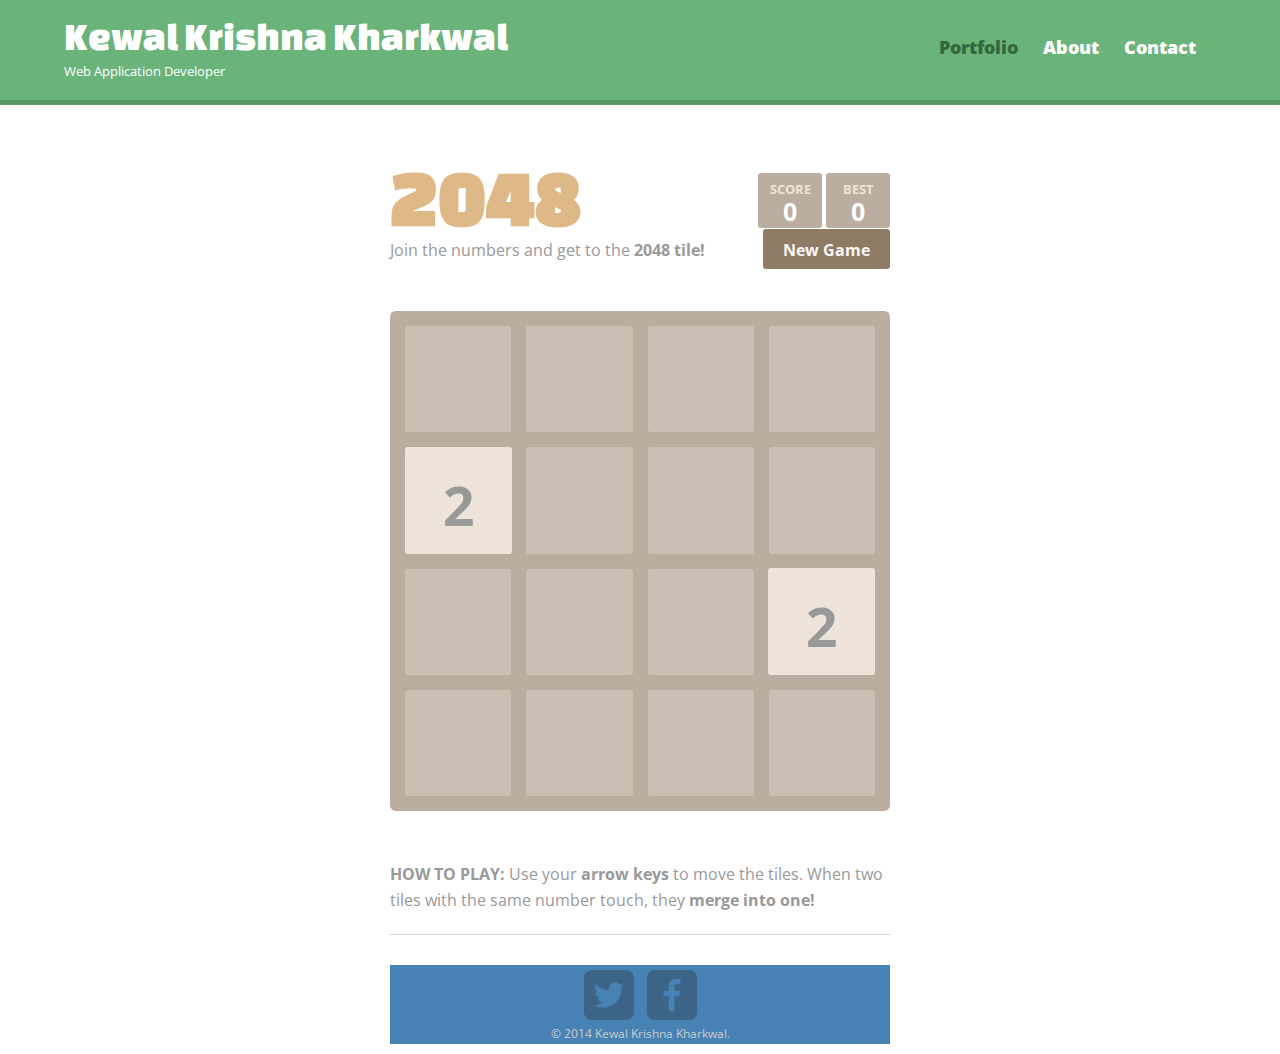
==== commit 2793bde6: "Add new tab on links" ====
--- a/index.html
+++ b/index.html
@@ -96,8 +96,8 @@
     <hr>
     
       <footer>
-        <a href="http://twitter.com/kewalkris10"><img src="img/twitter-wrap.png" alt="Twitter Logo" class="social-icon"></a>
-        <a href="http://facebook.com/kewal.kris"><img src="img/facebook-wrap.png" alt="Facebook Logo" class="social-icon"></a>
+        <a href="http://twitter.com/kewalkris10" target=_blank><img src="img/twitter-wrap.png" alt="Twitter Logo" class="social-icon"></a>
+        <a href="http://facebook.com/kewal.kris" target=_blank><img src="img/facebook-wrap.png" alt="Facebook Logo" class="social-icon"></a>
         <p>&copy; 2014 Kewal Krishna Kharkwal.</p>
       </footer>
     </div>
@@ -125,19 +125,3 @@
 </body>
 </html>
 
-
-<!DOCTYPE html>
-<html>
-<head>
-  <meta charset="utf-8">
-  <title>2048</title>
-
-  
-</head>
-<body>
-  
-
-  
-</body>
-</html>
-
--- a/css/mainpage.css
+++ b/css/mainpage.css
@@ -0,0 +1,254 @@
+/**********************************
+GENERAL
+***********************************/
+
+body {
+  font-family: 'Open Sans', sans-serif;
+}
+
+#wrapper {
+  max-width: 940px;
+  margin: 0 auto;
+  padding: 0 5%;
+}
+
+a {
+  text-decoration: none;
+}
+
+img {
+  max-width: 100%;
+}
+
+h3 {
+  margin: 0 0 1em 0;
+}
+
+
+
+/**********************************
+HEADING
+***********************************/
+
+header {
+  float: left;
+  margin: 0 0 30px 0;
+  padding: 5px 0 0 0;
+  width: 100%;
+}
+
+#logo {
+  text-align: center;
+  margin: 0;
+}
+
+h1 {
+  font-family: 'Changa One', sans-serif;
+  margin: 15px 0;
+  font-size: 1.75em;
+  font-weight: normal;
+  line-height: 0.8em;
+}
+
+h2 {
+  font-size: 0.75em;
+  margin: -5px 0 0;
+  font-weight: normal;
+}
+
+
+
+/**********************************
+NAVIGATION
+***********************************/
+
+nav {
+  text-align: center;
+  padding: 10px 0;
+  margin: 20px 0 0;
+}
+
+nav ul {
+  list-style: none;
+  margin: 0 10px;
+  padding: 0;
+}
+
+nav li {
+  display: inline-block;
+}
+
+nav a {
+  font-weight: 800;
+  padding: 15px 10px;
+}
+
+
+
+/**********************************
+FOOTER
+***********************************/
+
+footer {
+  bottom: 0;
+  margin-top: 30px;
+  padding: 5px 0 0 0;
+  width: 100%;
+  font-size: 0.75em;
+  text-align: center;
+  clear: both;
+  color: #ccc;
+}
+
+.social-icon {
+  opacity: .75;
+  width: 20px;
+  height: 20px;
+  margin: 0 2px;
+}
+
+.social-icon:hover {
+  opacity: 1;
+}
+
+
+/**********************************
+PAGE: PORTFOLIO
+***********************************/
+
+#gallery {
+  margin: 0;
+  padding: 0;
+  list-style: none;
+}
+
+#gallery li {
+  display: inline-block;
+  float: left;
+  width: 45%;
+  margin: 2.5%;
+  background-color: #f5f5f5;
+  color: #bdc3c7;
+}
+
+#gallery li a p {
+  margin: 0;
+  padding: 5%;
+  font-size: 0.75em;
+  color: #bdc3c7
+}
+
+
+
+/**********************************
+PAGE: ABOUT
+***********************************/
+
+.profile-photo {
+  display: block;
+  max-width: 150px;
+  margin: 0 auto 30px;
+  border-radius: 100%;
+}
+
+
+
+/**********************************
+PAGE: CONTACT
+***********************************/
+
+.contact-info {
+  list-style: none;
+  padding: 0;
+  margin: 0;
+  font-size: 0.9em;
+}
+
+.contact-info a {
+  display: block;
+  min-height: 20px;
+  background-repeat: no-repeat;
+  background-size: 20px 20px;
+  padding: 0 0 0 30px;
+  margin: 0 0 10px;
+}
+
+.contact-info a:hover {
+  transform: scale(1.08,1.1);
+  -webkit-transform: scale(1.08,1.1);
+  -moz-transform: scale(1.08,1.1);
+  -o-transform: scale(1.08,1.1);
+}
+
+.contact-info li.phone a {
+  background-image: url('../img/phone.png');
+}
+
+.contact-info li.mail a {
+  background-image: url('../img/mail.png');
+}
+
+.contact-info li.twitter a {
+  background-image: url('../img/twitter.png');
+}
+
+
+
+/**********************************
+COLORS
+***********************************/
+
+/* site body */
+body {
+  background-color: #fff;
+  color: #999;
+}
+
+/* green header */
+header {
+  background: #6ab47b;
+  border-color: #599a68;
+}
+
+/* nav background on mobile */
+nav {
+  background: #599a68;
+}
+
+/* logo text */
+h1, h2 {
+  color: #fff;
+}
+
+/* links */
+a {
+  color: #6ab47b;
+}
+
+/* nav link */
+nav a, nav a:visited {
+  color: #fff;
+}
+
+/* selected nav link */
+nav a.selected, nav a:hover {
+  color: #32673f;
+}
+
+/* footer color */
+footer {
+  background-color: steelblue;
+}
+
+
+
+
+
+
+
+
+
+
+
+
+
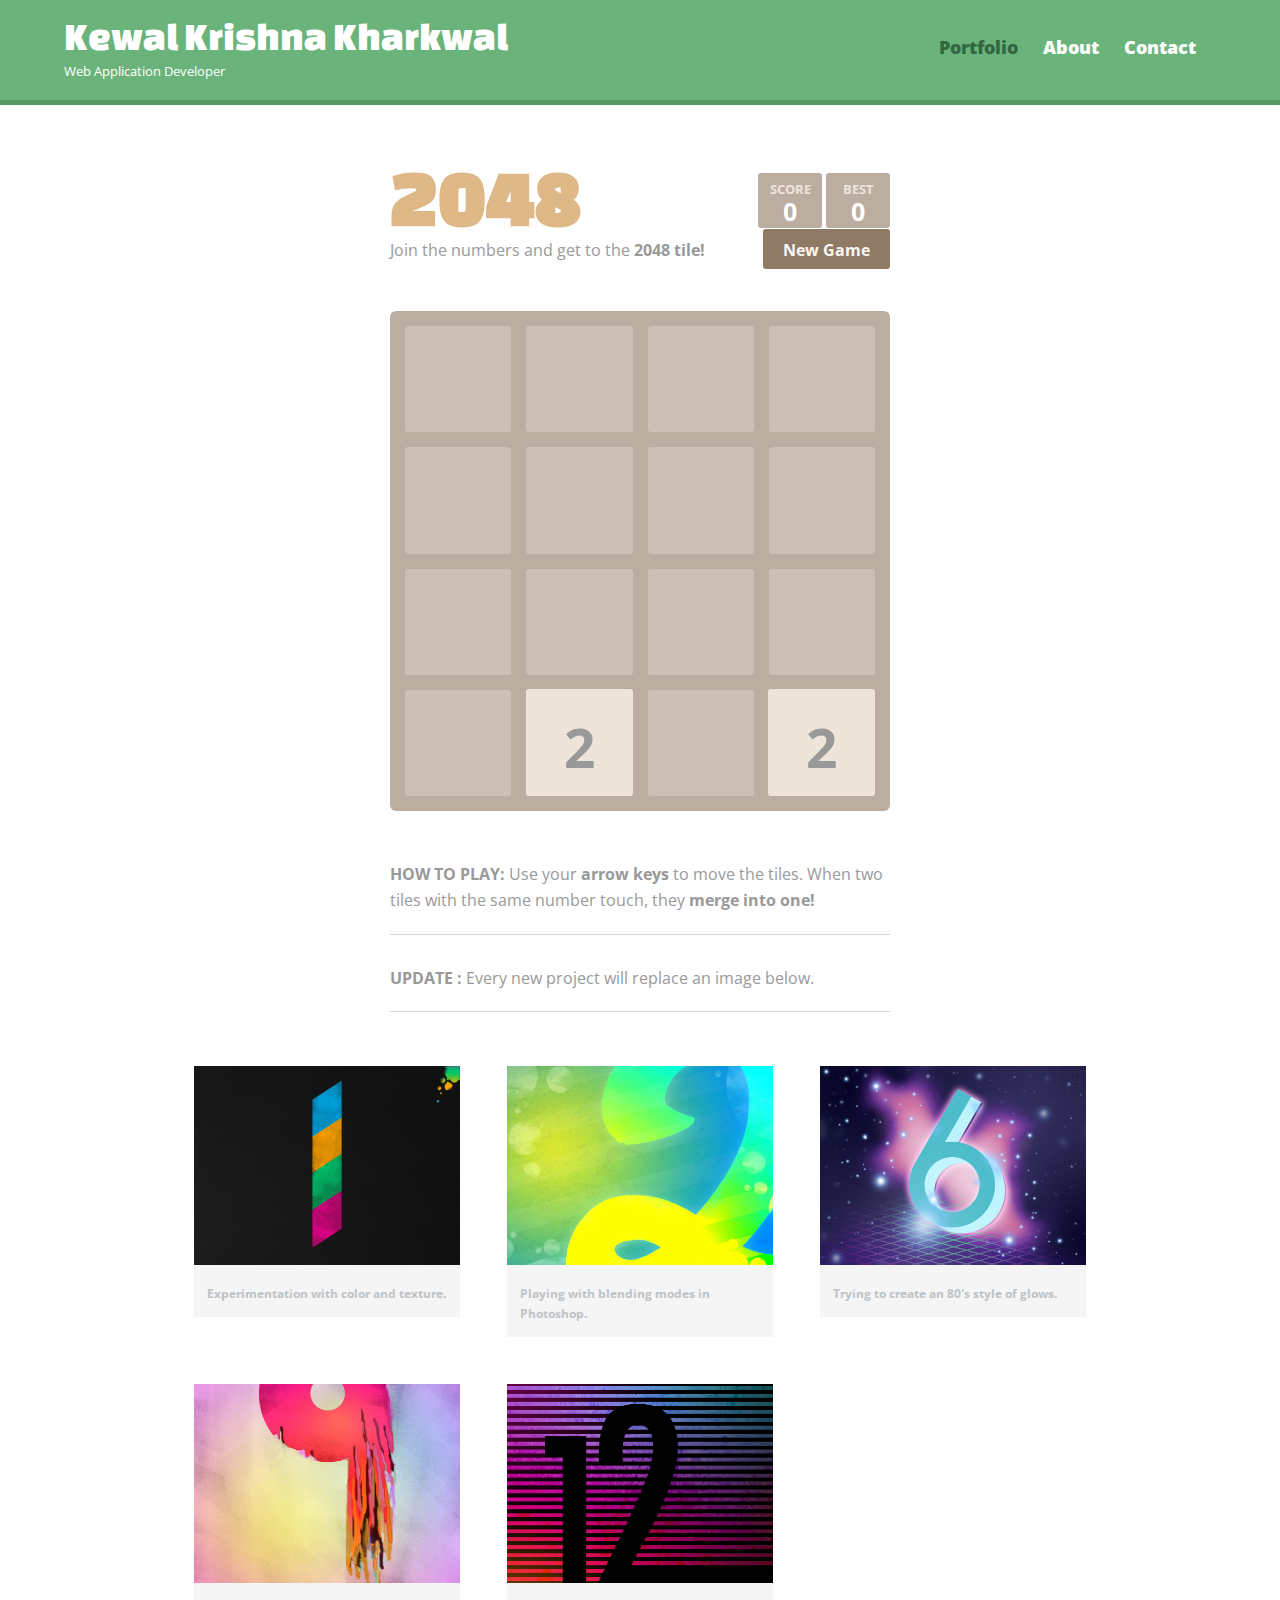
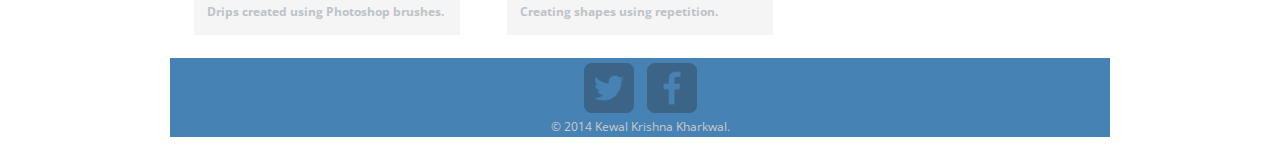
==== commit 28173e81: "Add project placeholders" ====
--- a/index.html
+++ b/index.html
@@ -94,7 +94,46 @@
       <strong class="important">How to play:</strong> Use your <strong>arrow keys</strong> to move the tiles. When two tiles with the same number touch, they <strong>merge into one!</strong>
     </p>
     <hr>
-    
+    <p>
+    <strong class="important">Update : </strong>Every new project will replace an image below.
+    </p>
+    <hr>
+    </div>
+    <div id="wrapper">
+      <section>
+        <ul id="gallery">
+          <li>
+            <a href="img/numbers-01.jpg">
+              <img src="img/numbers-01.jpg" alt="">
+              <p>Experimentation with color and texture.</p>
+            </a>
+          </li>
+          <li>
+            <a href="img/numbers-02.jpg">
+              <img src="img/numbers-02.jpg" alt="">
+              <p>Playing with blending modes in Photoshop.</p>
+            </a>
+          </li>
+          <li>
+            <a href="img/numbers-06.jpg">
+              <img src="img/numbers-06.jpg" alt="">
+              <p>Trying to create an 80's style of glows.</p>
+            </a>
+          </li>
+          <li>
+            <a href="img/numbers-09.jpg">
+              <img src="img/numbers-09.jpg" alt="">
+              <p>Drips created using Photoshop brushes.</p>
+            </a>
+          </li>
+          <li>
+            <a href="img/numbers-12.jpg">
+              <img src="img/numbers-12.jpg" alt="">
+              <p>Creating shapes using repetition.</p>
+            </a>
+          </li>
+        </ul>
+      </section>
       <footer>
         <a href="http://twitter.com/kewalkris10" target=_blank><img src="img/twitter-wrap.png" alt="Twitter Logo" class="social-icon"></a>
         <a href="http://facebook.com/kewal.kris" target=_blank><img src="img/facebook-wrap.png" alt="Facebook Logo" class="social-icon"></a>
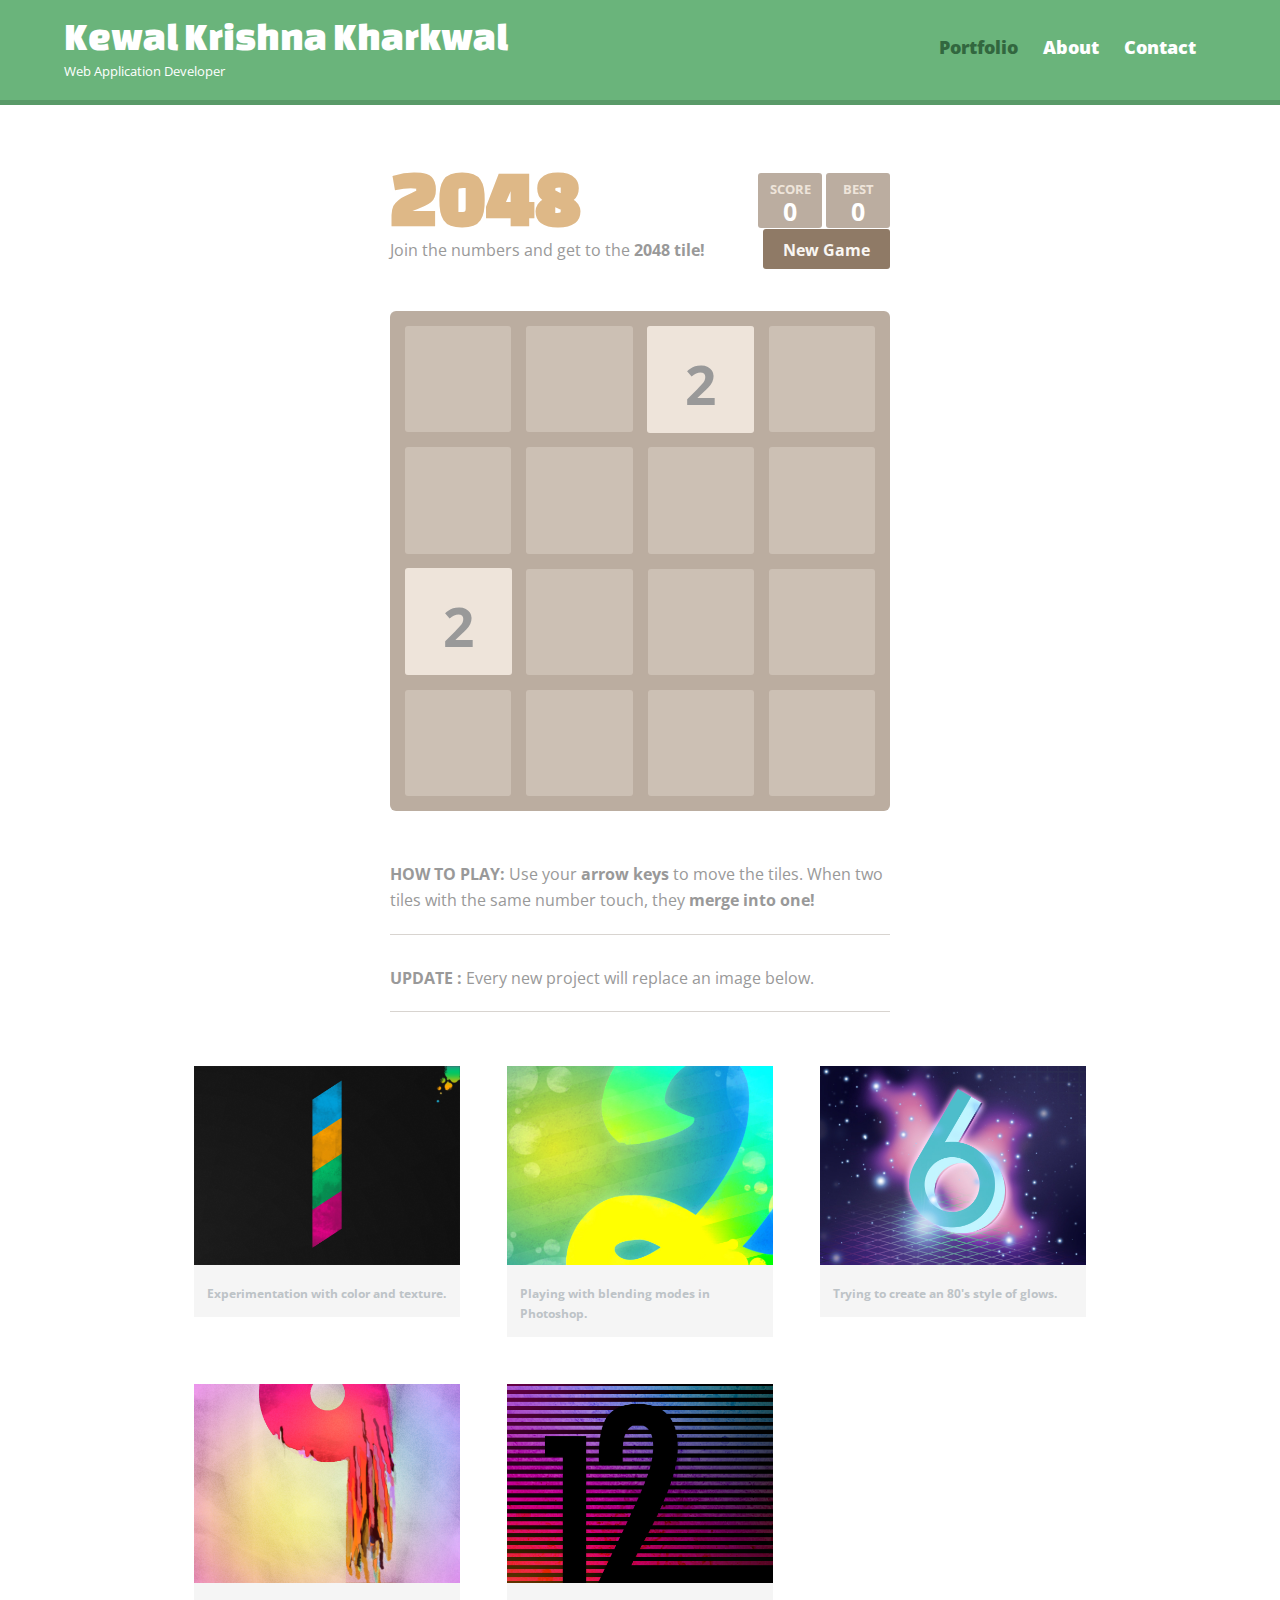
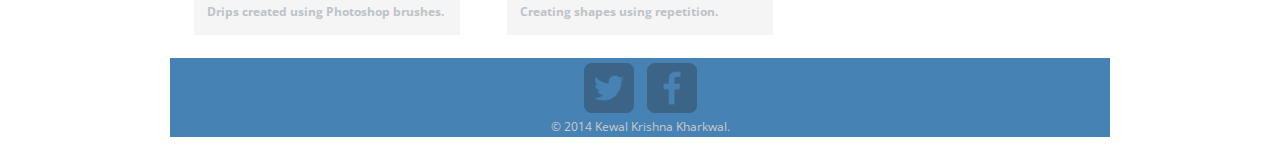
==== commit 376473c5: "Update index.html" ====
--- a/index.html
+++ b/index.html
@@ -155,9 +155,9 @@
   (function(i,s,o,g,r,a,m){i['GoogleAnalyticsObject']=r;i[r]=i[r]||function(){
   (i[r].q=i[r].q||[]).push(arguments)},i[r].l=1*new Date();a=s.createElement(o),
   m=s.getElementsByTagName(o)[0];a.async=1;a.src=g;m.parentNode.insertBefore(a,m)
-  })(window,document,'script','//www.google-analytics.com/analytics.js','ga');
+  })(window,document,'script','https://www.google-analytics.com/analytics.js','ga');
 
-  ga('create', 'UA-49442734-1', 'astersenpai.github.io');
+  ga('create', 'UA-49442734-1', 'auto');
   ga('send', 'pageview');
 
 </script>
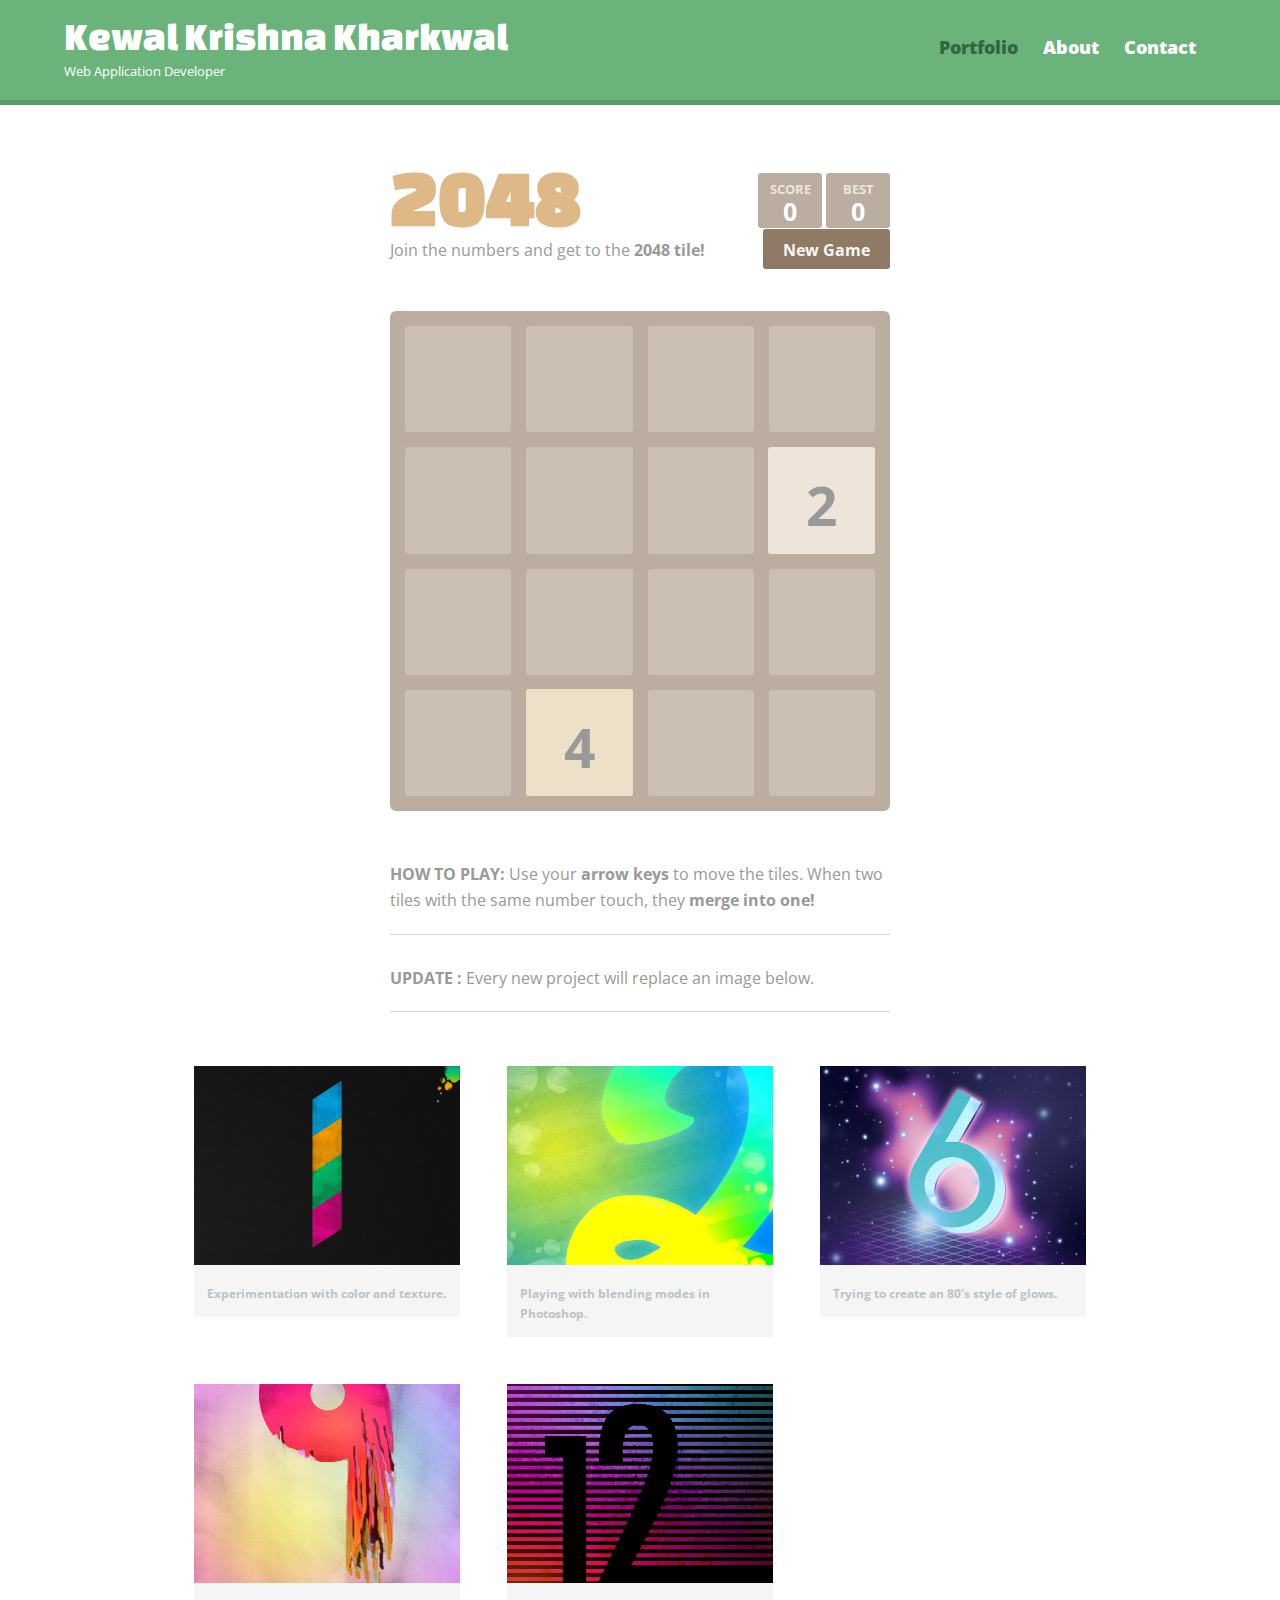
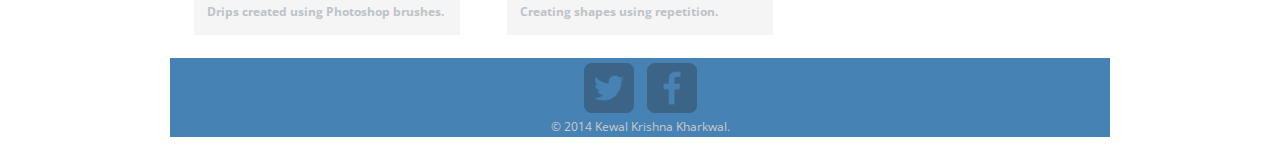
==== commit c947edf5: "Add drift code" ====
--- a/index.html
+++ b/index.html
@@ -19,6 +19,30 @@
   <meta name="HandheldFriendly" content="True">
   <meta name="MobileOptimized" content="320">
   <meta name="viewport" content="width=device-width, target-densitydpi=160dpi, initial-scale=1.0, maximum-scale=1, user-scalable=no, minimal-ui">
+  <!-- Start of Async Drift Code -->
+  <script>
+  !function() {
+    var t;
+    if (t = window.driftt = window.drift = window.driftt || [], !t.init) return t.invoked ? void (window.console && console.error && console.error("Drift snippet included twice.")) : (t.invoked = !0, 
+    t.methods = [ "identify", "config", "track", "reset", "debug", "show", "ping", "page", "hide", "off", "on" ], 
+    t.factory = function(e) {
+      return function() {
+        var n;
+        return n = Array.prototype.slice.call(arguments), n.unshift(e), t.push(n), t;
+      };
+    }, t.methods.forEach(function(e) {
+      t[e] = t.factory(e);
+    }), t.load = function(t) {
+      var e, n, o, i;
+      e = 3e5, i = Math.ceil(new Date() / e) * e, o = document.createElement("script"), 
+      o.type = "text/javascript", o.async = !0, o.crossorigin = "anonymous", o.src = "https://js.driftt.com/include/" + i + "/" + t + ".js", 
+      n = document.getElementsByTagName("script")[0], n.parentNode.insertBefore(o, n);
+    });
+  }();
+  drift.SNIPPET_VERSION = '0.3.1';
+  drift.load('zpmmk9ef66mg');
+  </script>
+  <!-- End of Async Drift Code -->
   </head>
   <body>
     <header>
